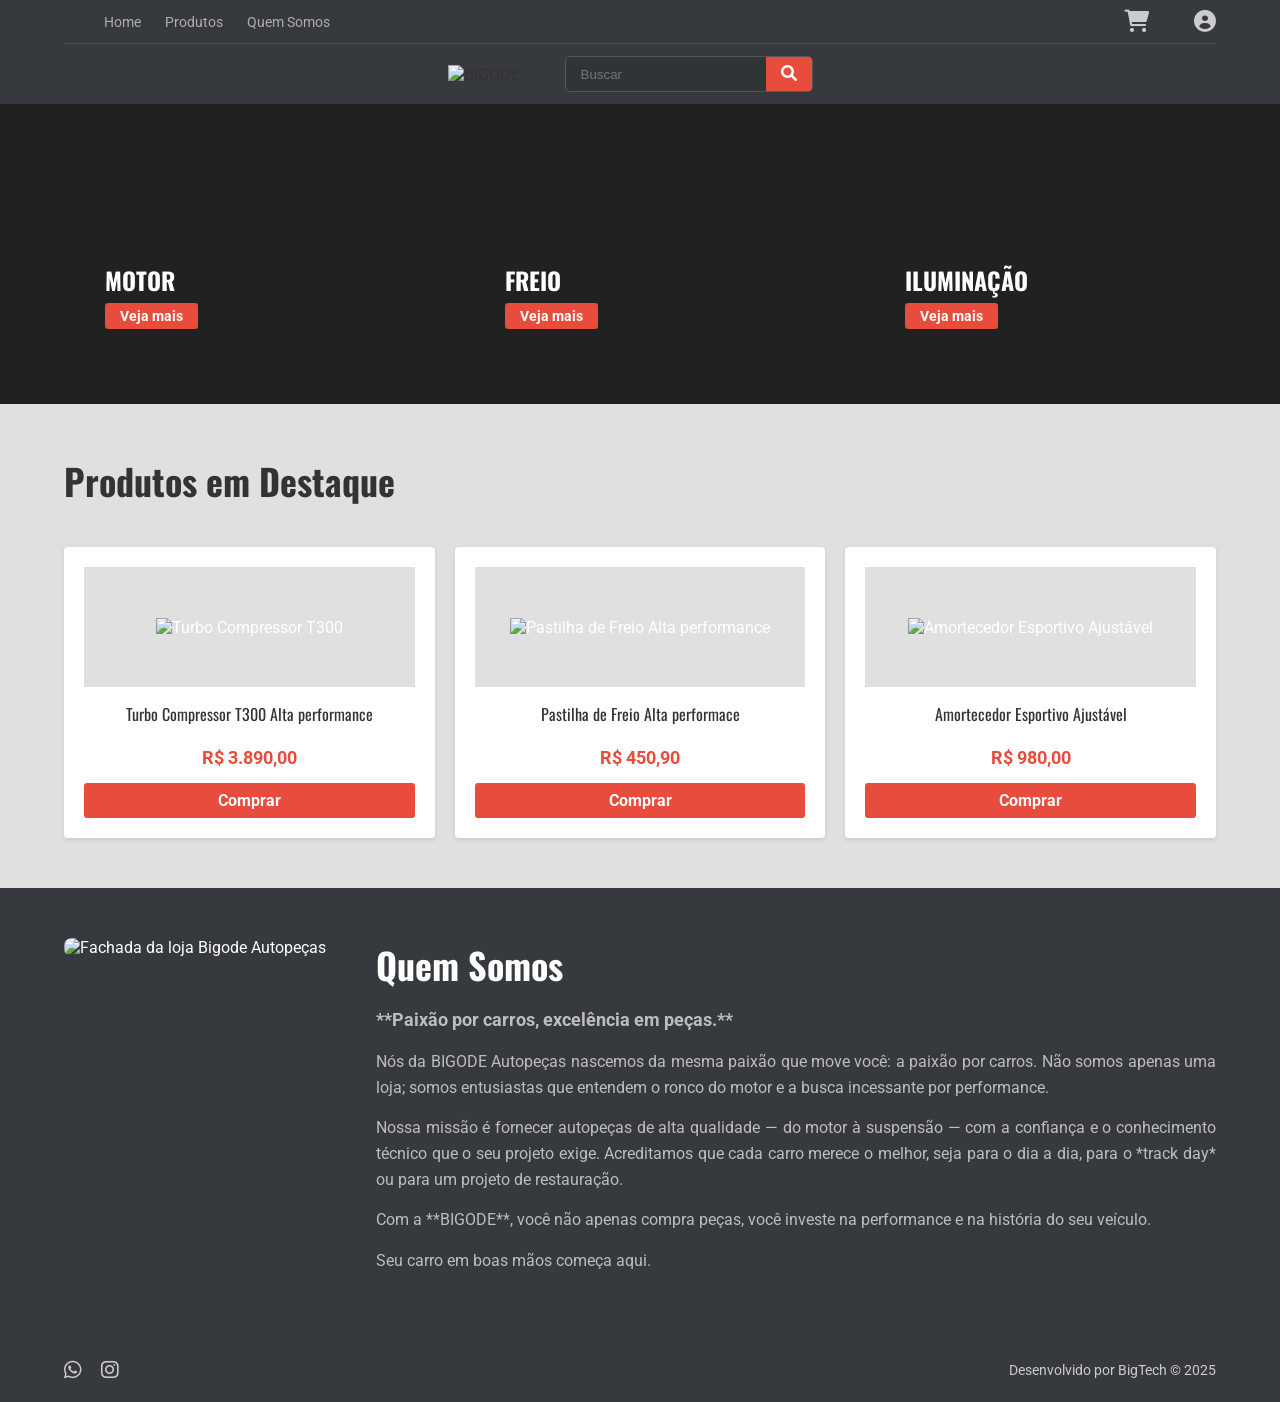
==== index.html @ e14a64e0 "finalizado com localStorage" ====
<!DOCTYPE html>
<html lang="pt-br">
<head>
    <meta charset="UTF-8">
    <meta name="viewport" content="width=device-width, initial-scale=1.0">
    <title>BIGODE AUTOPEÇAS - E-commerce de Alta Performance</title>
    
    <link rel="stylesheet" href="style.css">
    <link rel="stylesheet" href="https://cdnjs.cloudflare.com/ajax/libs/font-awesome/6.0.0-beta3/css/all.min.css">
    <link href="https://fonts.googleapis.com/css2?family=Oswald:wght@400;700&family=Roboto:wght@400;700&display=swap" rel="stylesheet">
</head>
<body>
    
    <header class="main-header">
        <div class="top-bar">
            <nav class="top-nav">
                <a href="index.html">Home</a>
                <a href="produtos.html">Produtos</a>
                <a href="index.html">Quem Somos</a>
            </nav>
            <div class="user-actions">
                <a href="login.html"><i class="fas fa-user-circle"></i></a>
            </div>
        </div>

        <div class="main-content-row">
            <div class="search-and-nav-container">
                <div class="search-area">
                    <div class="logo-search">
                        <img src="../bigodeAutoPeca/src/img/logobranco.png" alt="BIGODE"> 
                    </div>


                    <div class="search-box">
                        <input type="text" placeholder="Buscar">
                        <button><i class="fas fa-search"></i></button>
                    </div>
                </div>
                
            </div>
        </div>
    </header>

    <main>
        <section class="highlight-categories">
            <div class="categoria-container">
                <div class="categoria-track">
                    <div class="category-card" style="background-image: url('../bigodeAutoPeca/src/img/motor.png');">
                        <h2>MOTOR</h2>
                        <a href="produtos.html" class="btn-card">Veja mais</a>
                    </div>
                    <div class="category-card" style="background-image: url('../bigodeAutoPeca/src/img/freio.png');">
                        <h2>FREIO</h2>
                        <a href="produtos.html" class="btn-card">Veja mais</a>
                    </div>
                    <div class="category-card" style="background-image: url('../bigodeAutoPeca/src/img/farol.png');">
                        <h2>ILUMINAÇÃO</h2>
                        <a href="produtos.html" class="btn-card">Veja mais</a>
                    </div>
                </div>
            </div>
        </section>

        <section class="featured-products">
            <h2>Produtos em Destaque</h2>
            <div class="products-grid">
                
                <div class="product-card" data-product-id="T300-HP-01">
                    <a href="detalhe-produto.html" class="product-link-wrapper">
                    <div class="product-image-box">
                        <img src="../bigodeAutoPeca/src/img/turbo.png" alt="Turbo Compressor T300">
                    </div>
                    <h3>Turbo Compressor T300 Alta performance</h3>
                    <p class="price">R$ 3.890,00</p></a>
                    <a href="#" class="btn-buy">Comprar</a>
                </div>

                <div class="product-card" data-product-id="PA-CE-04">
                    <a href="detalhe-produto.html" class="product-link-wrapper">
                    <div class="product-image-box">
                        <img src="../bigodeAutoPeca/src/img/pastilha.png" alt="Pastilha de Freio Alta performance">
                    </div>
                    <h3>Pastilha de Freio Alta performace</h3>
                    <p class="price">R$ 450,90</p></a>
                    <a href="#" class="btn-buy">Comprar</a>
                </div>

                <div class="product-card" data-product-id="AM-ES-ADJ">
                    <a href="detalhe-produto.html" class="product-link-wrapper">
                    <div class="product-image-box">
                        <img src="../bigodeAutoPeca/src/img/amortecedor.png" alt="Amortecedor Esportivo Ajustável">
                    </div>
                    <h3>Amortecedor Esportivo Ajustável</h3>
                    <p class="price">R$ 980,00</p></a>
                    <a href="#" class="btn-buy">Comprar</a>
                </div>

            </div>
        </section>

        <section class="about-us">
            <div class="about-us-content">
                <div class="store-image">
                    <img src="../bigodeAutoPeca/src/img/faixada.png" alt="Fachada da loja Bigode Autopeças">
                </div>
                <div class="store-text">
                    <h2>Quem Somos</h2>
                    <p class="slogan">**Paixão por carros, excelência em peças.**</p>
                    <p>Nós da BIGODE Autopeças nascemos da mesma paixão que move você: a paixão por carros. Não somos apenas uma loja; somos entusiastas que entendem o ronco do motor e a busca incessante por performance.</p>
                    <p>Nossa missão é fornecer autopeças de alta qualidade — do motor à suspensão — com a confiança e o conhecimento técnico que o seu projeto exige. Acreditamos que cada carro merece o melhor, seja para o dia a dia, para o *track day* ou para um projeto de restauração.</p>
                    <p>Com a **BIGODE**, você não apenas compra peças, você investe na performance e na história do seu veículo.</p>
                    <p>Seu carro em boas mãos começa aqui.</p>
                </div>
            </div>
        </section>
    </main>

    <footer class="main-footer">
        <div class="footer-content">
            <div class="social-media">
                <a href="#"><i class="fab fa-whatsapp"></i></a>
                <a href="#"><i class="fab fa-instagram"></i></a>
            </div>
            <p>Desenvolvido por BigTech © 2025</p>
        </div>
    </footer>

    <script src="script.js"></script>
</body>
</html>
---- style.css ----
/* PALETA DE CORES AJUSTADA PARA A IMAGEM FINAL */
:root {
    /* Fundo da seção 'Quem Somos' e abaixo do carrossel */
    --color-dark-bg: #212121;
    /* Fundo do HEADER, FOOTER e Barra de Categorias */
    --color-dark-header: #36393D; 
    /* Fundo da seção 'Produtos em Destaque' (Cinza Claro da Imagem) */
    --color-light-bg-products: #E0E0E0; 
    /* Vermelho de destaque (Comprar/Ativo) */
    --color-primary-red: #E74C3C; 
    /* Texto sobre fundo escuro */
    --color-text-light: #FFFFFF;
    /* Texto sobre fundo claro */
    --color-text-dark: #333333; 
}

/* ESTILOS GERAIS */
* {
    margin: 0;
    padding: 0;
    box-sizing: border-box;
}

body {
    font-family: 'Roboto', sans-serif;
    background-color: var(--color-dark-bg);
    color: var(--color-text-dark);
}

h1, h2, h3 {
    font-family: 'Oswald', sans-serif;
}

a {
    text-decoration: none;
    color: var(--color-text-light);
}

/* HEADER E NAVEGAÇÃO DA HOME */
.main-header {
    background-color: var(--color-dark-header);
    padding: 0 5%;
}

.top-bar {
    /* Alinha Menu e Ícone de Usuário */
    display: flex;
    justify-content: flex-end; 
    align-items: center;
    flex-direction: row;
    padding: 10px 0;
    border-bottom: 1px solid rgba(255, 255, 255, 0.1);
}

.top-nav {
    /* Centraliza o menu de navegação na top-bar */
    margin-right: auto; 
    margin-left: 20px;
}

.top-nav a {
    margin-left: 20px;
    font-size: 14px;
    opacity: 0.8;
    color: #ccc;
}

.user-actions i {
    font-size: 20px;
    cursor: pointer;
    color: #ccc;
    margin-left: 20px;
}

/* LINHA CENTRAL: Logo da Busca + Busca + Categorias */
.main-content-row {
    display: flex;
    justify-content: center; 
    align-items: center;
    padding: 20px 0;
    
}

.search-and-nav-container {
    /* Alinha o grupo Busca/Categorias no centro da linha */
    display: flex;
    align-items: center;
    height:20px;
    
}

/* ÁREA DE BUSCA */
.search-area {
    display: flex;
    align-items: center;
    margin-right: 20px;
    gap: 40px;
}

.logo-search img {
    height: 158px; 
    margin-right: 5px;
}

.search-box {
    display: flex;
    border: 1px solid #555; 
    border-radius: 5px;
    overflow: hidden;
    background-color: #313437; 
}

.search-box input {
    padding: 8px 15px;
    border: none;
    background: transparent;
    color: var(--color-text-light);
    width: 200px; 
    outline: none;
}

.search-box button {
    background-color: var(--color-primary-red); 
    border: none;
    padding: 8px 15px;
    cursor: pointer;
    color: var(--color-text-light);
    font-size: 16px;
}




/* SEÇÃO DE CATEGORIAS (CARROSSEL) */
.highlight-categories {
    margin:0;
    background-color: var(--color-dark-bg);
    
    
}

.categoria-container {
    display:flex;
    align-items:center;
    justify-content:center;
    width: 100%;
    height: 300px;
}

.categoria-track {
    display: flex;
    justify-content: center;
    align-items:center;
    gap:80px;
}

.category-card {
    min-width: 300px; 
    height: 180px;
    margin: 0 10px;
    background-size: cover;
    background-position: center;
    display: flex;
    flex-direction: column;
    justify-content: flex-end; 
    align-items: flex-start; 
    color: var(--color-text-light);
    border-radius: 4px;
    position: relative;
    overflow: hidden;
    padding: 15px;
}


.category-card h2 {
    font-size: 24px;
    margin-bottom: 5px;
    color: var(--color-text-light);
}

.btn-card {
    background-color: var(--color-primary-red);
    padding: 5px 15px;
    border-radius: 3px;
    font-size: 14px;
    font-weight: bold;
}




/* SEÇÃO PRODUTOS EM DESTAQUE */
.featured-products {
    background-color: var(--color-light-bg-products); /* Cinza claro da imagem */
    padding: 50px 5%;
    text-align: center;
}

.featured-products h2 {
    font-size: 36px;
    margin-bottom: 40px;
    color: var(--color-text-dark);
    text-align: left;
}

.products-grid {
    display: flex;
    justify-content: space-around;
    gap: 20px;
    max-width: 1200px;
    margin: 0 auto;
}

.product-card {
    background-color: var(--color-text-light); 
    padding: 20px;
    border-radius: 4px;
    box-shadow: 0 2px 5px rgba(0, 0, 0, 0.1);
    flex: 1;
    min-width: 200px;
    text-align: center;
}

.product-image-box {
    background-color: var(--color-light-bg-products); 
    height: 120px;
    display: flex;
    justify-content: center;
    align-items: center;
    margin-bottom: 15px;
}

.product-image-box img {
    max-height: 90%;
    max-width: 90%;
    object-fit: contain;
}

.product-card h3 {
    font-size: 16px;
    margin-bottom: 5px;
    color: var(--color-text-dark);
    height: 40px;
    font-weight: normal;
}

.price {
    color: var(--color-primary-red);
    font-weight: bold;
    font-size: 18px;
    margin-bottom: 15px;
}

.btn-buy {
    display: block;
    background-color: var(--color-primary-red);
    color: var(--color-text-light);
    padding: 8px 0;
    border-radius: 3px;
    font-weight: bold;
}

/* SEÇÃO QUEM SOMOS */
.about-us {
    background-color: var(--color-dark-header); 
    padding: 50px 5%;
    color: var(--color-text-light);
}

.about-us-content {
    display: flex;
    gap: 50px;
    max-width: 1200px;
    margin: 0 auto;
    align-items: flex-start;
}

.store-image img {
    width: 450px; 
    border-radius: 8px;
}

.store-text {
    flex: 1;
}

.store-text h2 {
    color: var(--color-text-light);
    font-size: 36px;
    margin-bottom: 15px;
}

.slogan {
    color: var(--color-primary-red);
    font-size: 1.1em;
    font-weight: bold;
    margin-bottom: 20px;
}

.store-text p {
    line-height: 1.6;
    margin-bottom: 15px;
    opacity: 0.9;
    color: #ccc;
    text-align: justify;
}

/* FOOTER */
.main-footer {
    background-color: var(--color-dark-header);
    padding: 20px 5%;
    text-align: center;
}

.footer-content {
    max-width: 1200px;
    margin: 0 auto;
    display: flex;
    justify-content: space-between;
    align-items: center;
    color: #ccc;
}

.social-media a {
    font-size: 20px;
    margin-right: 15px;
    color: #ccc;
}

.main-footer p {
    color: #ccc;
    font-size: 14px;
}




/* ======================================= */
/* ESTILOS DE LOGIN E CADASTRO */
/* ======================================= */

.auth-body {
    
    background-color: var(--color-dark-bg); /* Cor para navegadores antigos */
    background-image: radial-gradient(ellipse at center, 
        #36393D 0%,  /* Cor mais clara no centro */
        #212121 100% /* Cor mais escura nas bordas */
    );
    
    background-size: cover;
    display: flex;
    justify-content: center;
    align-items: center;
    height: 100vh;
    font-family: 'Roboto', sans-serif;

    
}

.auth-container {
    background-color: rgba(54, 57, 61, 0.9); /* var(--color-dark-header) com transparência */
    padding: 35px 30px;
    border-radius: 10px;
    box-shadow: 0 10px 30px rgba(0, 0, 0, 0.7);
    width: 100%;
    max-width: 420px;
    color: var(--color-text-light);
    text-align: center;
    border: 1px solid rgba(255, 255, 255, 0.1);
}

/* Títulos (Login / Criar Conta) */
.auth-container h2 {
    color: var(--color-primary-red);
    font-family: 'Oswald', sans-serif;
    margin-bottom: 25px;
    font-size: 28px;
    text-transform: uppercase;
    letter-spacing: 1px;
}

.form-group {
    margin-bottom: 20px;
    text-align: left;
}

.form-group label {
    display: block;
    font-weight: bold;
    font-size: 14px;
    color: #eee;
    margin-bottom: 8px;
    text-transform: uppercase;
    letter-spacing: 0.5px;
}

.input-light {
    background-color: #D9D9D9; 
    color: var(--color-text-dark); 
    border: 2px solid #D9D9D9;
    width: 100%;
    padding: 14px;
    border-radius: 5px;
    margin-top: 0;
    font-size: 16px;
    transition: border-color 0.3s, box-shadow 0.3s;
}

.input-light:focus {
    border-color: var(--color-primary-red);
    outline: none;
    box-shadow: 0 0 10px rgba(231, 76, 60, 0.5);
}

.btn-primary-auth {
    width: 100%;
    padding: 15px;
    border: none;
    border-radius: 5px;
    background-color: var(--color-primary-red);
    color: var(--color-text-light);
    font-size: 18px;
    font-weight: bold;
    cursor: pointer;
    margin-top: 15px;
    text-transform: uppercase;
    letter-spacing: 1px;
    transition: background-color 0.3s, transform 0.2s;
}

.btn-primary-auth:hover {
    background-color: #c0392b; /* Um vermelho mais escuro no hover */
    transform: translateY(-2px);
}

.auth-links {
    margin-top: 25px;
    font-size: 14px;
}

.auth-links span {
    color: #ccc;
}

.auth-links a {
    color: var(--color-primary-red);
    text-decoration: none;
    font-weight: bold;
    margin-left: 5px;
}

.auth-links a:hover {
    text-decoration: underline;
}

/* Header simplificado (seta e logo) */
.mobile-auth-header {
    position: absolute;
    top: 0;
    left: 0;
    width: 100%;
    padding: 20px 20px 0;
    display: flex;
    justify-content: space-between;
    align-items: center;
    z-index: 10;
}

.back-button i {
    font-size: 28px;
    color: var(--color-text-light);
    background-color: rgba(0, 0, 0, 0.5);
    border-radius: 50%;
    padding: 8px;
    transition: background-color 0.3s;
}

.back-button:hover i {
    background-color: rgba(0, 0, 0, 0.8);
}

.logo-area {
    position: absolute;
    top: 50px;
    left: 50%;
    transform: translateX(-50%);
    z-index: 5;
}

.logo-area .logo-mini {
    height: 150px; 
}

/* ======================================= */
/* ESTILOS DA TELA DE PRODUTOS */
/* ======================================= */

/* Destaque para o link ativo na navegação */
.top-nav a.active-nav {
    color: var(--color-primary-red);
    font-weight: bold;
    opacity: 1;
}

/* Faixa Superior com o Título "TODOS OS PRODUTOS" */
.page-title-bar {
    background-color: var(--color-dark-bg);
    padding: 20px 5%;
    border-bottom: 2px solid var(--color-primary-red);
}

.page-title-bar h1 {
    color: var(--color-text-light);
    font-size: 30px;
    max-width: 1200px;
    margin: 0 auto;
}

/* Contêiner principal da página de produtos (Filtro + Lista) */
.products-container {
    display: flex;
    max-width: 1200px;
    margin: 30px auto;
    padding: 0 5%; /* Ajusta o padding horizontal */
    gap: 30px;
    align-items: flex-start; /* Alinha o topo dos elementos */
}

/* BARRA LATERAL DE FILTROS (ASIDE) */
.sidebar-filter {
    width: 250px;
    min-width: 250px;
    background-color: var(--color-dark-header);
    color: var(--color-text-light);
    padding: 20px;
    border-radius: 4px;
    box-shadow: 0 0 10px rgba(0, 0, 0, 0.2);
    position: sticky; /* Mantém o filtro visível ao rolar */
    top: 20px;
}

.sidebar-filter h2 {
    font-size: 24px;
    margin-bottom: 20px;
    color: var(--color-text-light);
    border-bottom: 1px solid rgba(255, 255, 255, 0.1);
    padding-bottom: 10px;
}

.filter-group {
    margin-bottom: 25px;
}

.filter-group h3 {
    font-size: 18px;
    margin-bottom: 10px;
    color: var(--color-primary-red);
}

.filter-group label {
    display: block;
    margin-bottom: 5px;
    font-size: 14px;
    cursor: pointer;
}

.filter-group input[type="checkbox"] {
    margin-right: 8px;
    accent-color: var(--color-primary-red); /* Cor do checkbox */
}

.btn-filter {
    display: block;
    text-align: center;
    background-color: var(--color-primary-red);
    color: var(--color-text-light);
    padding: 10px 0;
    border-radius: 3px;
    font-weight: bold;
    margin-top: 20px;
}

/* Estilo do range slider (preço) */
.slider {
    width: 100%;
    margin: 10px 0;
    -webkit-appearance: none; 
    appearance: none;
    height: 8px;
    background: #555;
    border-radius: 5px;
    cursor: pointer;
}

.slider::-webkit-slider-thumb {
    -webkit-appearance: none;
    appearance: none;
    width: 15px;
    height: 15px;
    background: var(--color-primary-red);
    border-radius: 50%;
    cursor: pointer;
}

.sidebar-filter #price-value {
    color: var(--color-primary-red);
    font-weight: bold;
}

/* LISTAGEM DE PRODUTOS */
.product-list-grid {
    flex: 1; /* Ocupa o restante do espaço */
    display: grid;
    grid-template-columns: repeat(auto-fill, minmax(220px, 1fr)); /* 3-4 colunas responsivas */
    gap: 20px;
}

/* Ajuste no card de produto para a tela de listagem */
.product-card.list-card {
    /* Mesmo estilo base, mas otimizado para a grid */
    padding: 15px;
}

.product-card.list-card h3 {
    height: auto; /* Remove altura fixa para quebra de linha normal */
    min-height: 40px; 
}

/* ======================================= */
/* ESTILOS DA TELA DE DETALHE DO PRODUTO */
/* ======================================= */

/* Cor de fundo principal da área de conteúdo (cinza claro) */
.product-detail-page {
    background-color: var(--color-light-bg-products);
    padding: 20px 0 50px;
}

/* Breadcrumbs (Navegação de migalhas) */
.breadcrumbs {
    max-width: 1200px;
    margin: 0 auto;
    padding: 10px 5%;
    font-size: 14px;
    color: #666;
}

.breadcrumbs a {
    color: #666;
    margin-right: 5px;
}

.breadcrumbs span {
    font-weight: bold;
    color: var(--color-text-dark);
}

/* Contêiner principal (Imagem + Info) */
.detail-container {
    display: flex;
    max-width: 1200px;
    margin: 20px auto;
    padding: 0 5%;
    gap: 40px;
    background-color: var(--color-text-light); /* Fundo branco para destaque */
    border-radius: 8px;
    box-shadow: 0 4px 10px rgba(0, 0, 0, 0.1);
    padding: 30px;
}

/* COLUNA ESQUERDA: Imagem e Galeria */
.image-gallery {
    width: 45%;
    min-width: 300px;
}

.main-image-box {
    border: 1px solid #ddd;
    border-radius: 4px;
    padding: 20px;
    text-align: center;
    margin-bottom: 10px;
}

.main-image-box img {
    max-width: 100%;
    height: auto;
    max-height: 400px;
    object-fit: contain;
}

.thumbnails {
    display: flex;
    gap: 10px;
    justify-content: center;
}

.thumbnails img {
    width: 80px;
    height: 80px;
    border: 2px solid #ddd;
    border-radius: 4px;
    cursor: pointer;
    object-fit: contain;
    padding: 5px;
    transition: border-color 0.3s;
}

.thumbnails img:hover {
    border-color: var(--color-primary-red);
}

/* COLUNA DIREITA: Informações do Produto */
.product-info {
    width: 55%;
}

.product-info h1 {
    font-size: 32px;
    color: var(--color-text-dark);
    margin-bottom: 10px;
    line-height: 1.2;
}

.product-sku {
    color: #999;
    font-size: 14px;
    margin-bottom: 15px;
}

.rating {
    color: orange;
    margin-bottom: 20px;
}

.rating i {
    font-size: 18px;
}

.rating span {
    color: var(--color-text-dark);
    font-size: 14px;
    margin-left: 5px;
}

.detail-price {
    font-family: 'Oswald', sans-serif;
    color: var(--color-primary-red);
    margin-bottom: 10px;
}

.detail-price .currency {
    font-size: 24px;
    font-weight: 400;
}

.detail-price .value {
    font-size: 48px;
    font-weight: 700;
}

.payment-info {
    color: var(--color-text-dark);
    font-size: 16px;
    margin-bottom: 20px;
}

.payment-info strong {
    font-weight: bold;
}

/* Botões de Ação */
.quantity-selector {
    display: flex;
    align-items: center;
    margin-bottom: 20px;
    gap: 10px;
}

.quantity-selector label {
    font-weight: bold;
    color: var(--color-text-dark);
}

.quantity-selector input[type="number"] {
    width: 60px;
    padding: 8px;
    border: 1px solid #ccc;
    border-radius: 4px;
    text-align: center;
}

.action-buttons {
    display: flex;
    gap: 15px;
    margin-bottom: 30px;
}

.btn-add-to-cart, .btn-buy-now {
    flex: 1;
    padding: 15px;
    border: none;
    border-radius: 4px;
    font-size: 16px;
    font-weight: bold;
    cursor: pointer;
    transition: background-color 0.3s, opacity 0.3s;
}

.btn-add-to-cart {
    background-color: #555; /* Cinza escuro para diferenciar do "Comprar Agora" */
    color: var(--color-text-light);
}

.btn-add-to-cart:hover {
    background-color: #333;
}

.btn-buy-now {
    background-color: var(--color-primary-red);
    color: var(--color-text-light);
}

.btn-buy-now:hover {
    opacity: 0.9;
}

.btn-add-to-cart i {
    margin-right: 8px;
}


/* Informações de Frete */
.shipping-info {
    border: 1px solid #eee;
    padding: 20px;
    border-radius: 4px;
    background-color: #f9f9f9;
}

.shipping-info h3 {
    font-size: 18px;
    margin-bottom: 10px;
    color: var(--color-text-dark);
}

.shipping-info i {
    color: var(--color-primary-red);
    margin-right: 5px;
}

.shipping-info input {
    padding: 8px;
    border: 1px solid #ccc;
    border-radius: 4px;
    margin-right: 10px;
}

.btn-calculate-shipping {
    background-color: var(--color-primary-red);
    color: var(--color-text-light);
    padding: 8px 15px;
    border: none;
    border-radius: 4px;
    cursor: pointer;
}

.shipping-time {
    margin-top: 10px;
    font-size: 14px;
    color: var(--color-primary-red);
    font-weight: bold;
}

/* DESCRIÇÃO E ESPECIFICAÇÕES */
.detail-description-specs {
    max-width: 1200px;
    margin: 40px auto;
    padding: 0 5%;
}

.detail-description-specs h2 {
    font-size: 30px;
    color: var(--color-text-dark);
    margin-bottom: 20px;
    text-align: left;
}

.tabs {
    display: flex;
    margin-bottom: 20px;
    border-bottom: 2px solid #ccc;
}

.tab-button {
    background: none;
    border: none;
    padding: 10px 20px;
    font-size: 16px;
    cursor: pointer;
    transition: color 0.3s, border-bottom 0.3s;
    font-weight: bold;
    color: #666;
    margin-right: 10px;
}

.tab-button.active {
    color: var(--color-primary-red);
    border-bottom: 2px solid var(--color-primary-red);
}

.tab-content {
    display: none;
    padding: 20px;
    background-color: var(--color-text-light);
    border-radius: 0 0 4px 4px;
    box-shadow: 0 2px 5px rgba(0, 0, 0, 0.05);
}

.tab-content.active {
    display: block;
}

.tab-content p, .tab-content ul {
    line-height: 1.6;
    color: var(--color-text-dark);
    margin-bottom: 15px;
}

.tab-content ul {
    margin-left: 20px;
}

.specs-table {
    width: 100%;
    border-collapse: collapse;
}

.specs-table th, .specs-table td {
    padding: 12px;
    text-align: left;
    border-bottom: 1px solid #eee;
}

.specs-table th {
    background-color: #f5f5f5;
    width: 30%;
    color: var(--color-primary-red);
}

.specs-table tr:last-child th, .specs-table tr:last-child td {
    border-bottom: none;
}



/* ======================================= */
/* ESTILOS DA TELA DE CARRINHO (CART) */
/* ======================================= */

/* Contêiner principal da página de carrinho */
.cart-page-main {
    background-color: var(--color-light-bg-products);
    padding: 0 0 50px;
}

/* Estrutura principal: Itens (esquerda) + Resumo (direita) */
.cart-container {
    display: flex;
    max-width: 1200px;
    margin: 30px auto;
    padding: 0 5%;
    gap: 30px;
    align-items: flex-start; 
}

/* ------------------------------------- */
/* SEÇÃO DE ITENS DO CARRINHO (ESQUERDA) */
/* ------------------------------------- */

.cart-items-section {
    flex: 2; /* Ocupa mais espaço que o resumo */
}

/* Cabeçalho da Tabela */
.cart-table-header {
    display: flex;
    justify-content: space-between;
    background-color: var(--color-dark-header);
    color: var(--color-text-light);
    padding: 15px 20px;
    border-radius: 4px 4px 0 0;
    font-weight: bold;
    font-family: 'Oswald', sans-serif;
    font-size: 18px;
}

.header-product { width: 50%; }
.header-qtd { width: 15%; text-align: center; }
.header-price { width: 15%; text-align: right; }
.header-total { width: 20%; text-align: right; }

/* CARD DE ITEM INDIVIDUAL */
.cart-item {
    display: flex;
    align-items: center;
    justify-content: space-between;
    background-color: var(--color-text-light);
    padding: 20px;
    border-bottom: 1px solid #ddd;
    color: var(--color-text-dark);
}

.cart-item:last-of-type {
    border-bottom: none;
    border-radius: 0 0 4px 4px; /* Arredonda o último item, se não houver footer */
}

/* Informações do Produto (Nome, Imagem, SKU) */
.item-product-info {
    display: flex;
    align-items: center;
    width: 50%;
}

.item-product-info img {
    width: 80px;
    height: 80px;
    object-fit: contain;
    margin-right: 15px;
    background-color: var(--color-light-bg-products);
    padding: 5px;
    border-radius: 3px;
}

.item-name {
    font-weight: bold;
    font-size: 16px;
    margin-bottom: 3px;
}

.item-sku {
    font-size: 12px;
    color: #999;
    margin-bottom: 5px;
}

.btn-remove-item {
    background: none;
    border: none;
    color: var(--color-primary-red);
    font-size: 14px;
    cursor: pointer;
    margin-top: 5px;
    padding: 0;
}

.btn-remove-item i {
    margin-right: 5px;
}

/* Campos de Qtd, Preço Unit e Total */
.item-quantity, .item-price, .item-total {
    width: 15%; /* Ajuste a largura conforme o header */
    text-align: center;
}

.item-price, .item-total {
    width: 17.5%; /* Ajuste para caber */
    text-align: right;
    font-weight: bold;
}

.item-quantity {
    text-align: center;
}

.qty-input {
    width: 50px;
    padding: 5px;
    border: 1px solid #ccc;
    border-radius: 4px;
    text-align: center;
}

.item-price label, .item-total label, .item-quantity label {
    display: none; /* Esconde labels para desktop */
}

.total-value {
    color: var(--color-primary-red);
    font-size: 18px;
}

/* Botão Continuar Comprando */
.btn-continue-shopping {
    display: inline-block;
    background-color: var(--color-dark-bg);
    color: var(--color-text-light);
    padding: 10px 20px;
    border-radius: 4px;
    margin-top: 20px;
    font-weight: bold;
    transition: background-color 0.3s;
}

.btn-continue-shopping:hover {
    background-color: #333;
}


/* ------------------------------------- */
/* SEÇÃO DE RESUMO DO PEDIDO (DIREITA) */
/* ------------------------------------- */

.cart-summary {
    flex: 1; /* Ocupa um terço do espaço (2 partes de item, 1 parte de resumo) */
    background-color: var(--color-text-light);
    padding: 30px;
    border-radius: 8px;
    box-shadow: 0 2px 5px rgba(0, 0, 0, 0.1);
    position: sticky; /* Mantém o resumo visível */
    top: 20px;
}

.cart-summary h2 {
    font-family: 'Oswald', sans-serif;
    font-size: 26px;
    color: var(--color-primary-red);
    border-bottom: 2px solid #eee;
    padding-bottom: 15px;
    margin-bottom: 15px;
}

.summary-line, .summary-shipping p {
    display: flex;
    justify-content: space-between;
    font-size: 16px;
    margin-bottom: 10px;
    color: var(--color-text-dark);
}

.summary-shipping {
    padding: 15px 0;
    margin: 10px 0;
    border-top: 1px dashed #ccc;
    border-bottom: 1px dashed #ccc;
}

.summary-shipping h3 {
    font-size: 18px;
    font-family: 'Oswald', sans-serif;
    margin-bottom: 10px;
}

.shipping-input {
    display: flex;
    margin-bottom: 10px;
}

.shipping-input input {
    flex: 1;
    padding: 8px;
    border: 1px solid #ccc;
    border-radius: 4px 0 0 4px;
}

.btn-calculate-shipping {
    background-color: var(--color-dark-header);
    color: var(--color-text-light);
    padding: 8px 15px;
    border: none;
    border-radius: 0 4px 4px 0;
    cursor: pointer;
}

.summary-cost {
    color: #666;
}

.summary-cost .summary-value {
    font-weight: bold;
}

/* Total Final */
.summary-total-final {
    display: flex;
    justify-content: space-between;
    align-items: center;
    margin-top: 20px;
    margin-bottom: 20px;
    font-family: 'Oswald', sans-serif;
}

.summary-total-final span {
    font-size: 22px;
    font-weight: 700;
}

.final-price {
    color: var(--color-primary-red);
    font-size: 30px !important;
}

/* Botão de Checkout */
.btn-checkout {
    display: block;
    text-align: center;
    background-color: var(--color-primary-red);
    color: var(--color-text-light);
    padding: 15px 0;
    border-radius: 4px;
    font-size: 18px;
    font-weight: bold;
    transition: opacity 0.3s;
}

.btn-checkout:hover {
    opacity: 0.9;
}

.secure-info {
    text-align: center;
    margin-top: 15px;
    font-size: 14px;
    color: #666;
}

.secure-info i {
    color: #4CAF50; /* Verde para segurança */
    margin-right: 5px;
}


/* ======================================= */
/* ESTILOS DA TELA DE FINALIZAÇÃO (CHECKOUT) */
/* ======================================= */

/* Simplificação do Header no Checkout */
.checkout-header {
    border-bottom: 5px solid var(--color-primary-red); /* Linha vermelha de foco */
    padding: 0 5%;
    height:80px;
}

.checkout-header .main-content-row {
    justify-content: flex-start;
}

.checkout-logo img {
    height: 100px; /* Logo menor para ser menos intrusivo */
    margin: 10px 0;
    position:relative;
    bottom:40px;
}

/* Fundo da Página de Checkout */
.checkout-page-main {
    background-color: var(--color-light-bg-products);
    padding: 0 0 50px;
}

/* Contêiner principal (Formulários + Resumo) */
.checkout-container {
    display: flex;
    max-width: 1200px;
    margin: 30px auto;
    padding: 0 5%;
    gap: 40px;
    align-items: flex-start; 
}

/* ------------------------------------- */
/* COLUNA ESQUERDA: FORMULÁRIOS */
/* ------------------------------------- */

.checkout-form-area {
    flex: 2;
    background-color: var(--color-text-light);
    padding: 30px;
    border-radius: 8px;
    box-shadow: 0 4px 10px rgba(0, 0, 0, 0.1);
}

.checkout-step {
    margin-bottom: 40px;
}

.checkout-step h2 {
    font-family: 'Oswald', sans-serif;
    font-size: 24px;
    color: var(--color-dark-header);
    margin-bottom: 20px;
    padding-bottom: 10px;
    border-bottom: 2px solid var(--color-primary-red);
}

.checkout-step h2 i {
    color: var(--color-primary-red);
    margin-right: 10px;
}

.form-row {
    display: flex;
    gap: 15px;
    margin-bottom: 15px;
}

.checkout-form-area input[type="text"], 
.checkout-form-area select {
    flex: 1;
    padding: 12px;
    border: 1px solid #ccc;
    border-radius: 4px;
    font-size: 16px;
    color: var(--color-text-dark);
}

.checkout-form-area input.full-width {
    flex: 100%;
}

/* Opções de Pagamento (Cartão, PIX, Boleto) */
.payment-options {
    display: flex;
    gap: 15px;
    margin-bottom: 20px;
}

.payment-option {
    flex: 1;
    padding: 15px;
    border: 2px solid #ccc;
    border-radius: 6px;
    text-align: center;
    cursor: pointer;
    font-weight: bold;
    color: var(--color-text-dark);
    position: relative;
    transition: border-color 0.3s, background-color 0.3s;
}

.payment-option input[type="radio"] {
    display: none; /* Esconde o radio button nativo */
}

.payment-option i.fa-check-circle {
    position: absolute;
    top: -8px;
    right: -8px;
    font-size: 18px;
    color: var(--color-primary-red);
    background-color: var(--color-text-light);
    border-radius: 50%;
    display: none; /* Oculta o check por padrão */
}

.payment-option.active-option {
    border-color: var(--color-primary-red);
    background-color: #fcebeb; /* Fundo claro para o ativo */
}

.payment-option.active-option i.fa-check-circle {
    display: block; /* Mostra o check no ativo */
}

/* Detalhes do Cartão */
.card-details-form {
    border: 1px dashed #ccc;
    padding: 20px;
    border-radius: 4px;
    margin-top: 15px;
}

.card-details-form input, 
.card-details-form select {
    margin-bottom: 15px;
    width: 100%;
}

/* ------------------------------------- */
/* COLUNA DIREITA: RESUMO FINAL */
/* ------------------------------------- */

.checkout-summary-final {
    flex: 1;
    background-color: var(--color-dark-header); /* Fundo escuro de destaque */
    color: var(--color-text-light);
    padding: 30px;
    border-radius: 8px;
    box-shadow: 0 2px 5px rgba(0, 0, 0, 0.1);
    position: sticky;
    top: 20px;
}

.checkout-summary-final h2 {
    font-family: 'Oswald', sans-serif;
    font-size: 26px;
    color: var(--color-primary-red);
    border-bottom: 2px solid rgba(255, 255, 255, 0.1);
    padding-bottom: 15px;
    margin-bottom: 15px;
}

.order-item-list {
    margin-bottom: 20px;
    padding-bottom: 15px;
    border-bottom: 1px dashed rgba(255, 255, 255, 0.2);
}

.order-item {
    display: flex;
    justify-content: space-between;
    font-size: 14px;
    margin-bottom: 8px;
    color: #ccc;
}

.item-name-summary {
    opacity: 0.8;
}

.summary-line {
    display: flex;
    justify-content: space-between;
    font-size: 16px;
    margin-bottom: 10px;
    color: var(--color-text-light);
}

.shipping-summary {
    border-bottom: 1px solid rgba(255, 255, 255, 0.2);
    padding-bottom: 15px;
    margin-bottom: 15px;
}

/* Total Final */
.summary-total-final {
    display: flex;
    justify-content: space-between;
    align-items: center;
    margin-top: 20px;
    margin-bottom: 25px;
    font-family: 'Oswald', sans-serif;
}

.summary-total-final span {
    font-size: 22px;
    font-weight: 700;
}

.checkout-summary-final .final-price {
    color: var(--color-primary-red);
    font-size: 36px !important;
}

/* Botão de Finalização */
.btn-finalize-purchase {
    width: 100%;
    padding: 15px;
    border: none;
    border-radius: 4px;
    background-color: var(--color-primary-red);
    color: var(--color-text-light);
    font-size: 18px;
    font-weight: bold;
    cursor: pointer;
    transition: opacity 0.3s;
}

.btn-finalize-purchase:hover {
    opacity: 0.9;
}

.btn-finalize-purchase i {
    margin-right: 10px;
}

.secure-info-checkout {
    text-align: center;
    margin-top: 20px;
    font-size: 14px;
    color: #ccc;
    border-top: 1px dashed rgba(255, 255, 255, 0.1);
    padding-top: 15px;
}

/* ======================================= */
/* CORREÇÃO DO HEADER E ÍCONE DE CARRINHO */
/* ======================================= */

.user-actions {
    display: flex;         /* ALINHA OS ITENS LADO A LADO (O MAIS IMPORTANTE!) */
    align-items: center;   /* Centraliza verticalmente */
    gap: 25px;           /* Espaço entre o carrinho e o ícone de usuário */
}

/* O 'cart-link' é o <a> que o script.js cria.
  Ele segura o ícone do carrinho E a bolha de quantidade.
*/
.cart-link {
    position: relative; /* ESSENCIAL para a bolha funcionar */
    color: #ccc;        /* Cor do ícone do carrinho */
    text-decoration: none;
}

/* Deixa os dois ícones com o mesmo tamanho e cor */
.cart-link i, 
.user-actions a i.fa-user-circle {
     font-size: 22px; 
     color: #ccc;
     transition: color 0.3s;
}

.cart-link:hover, 
.user-actions a:hover i.fa-user-circle {
    color: var(--color-text-light); /* Muda a cor ao passar o mouse */
}


/* Estilo da Bolha de Quantidade (o '1') 
*/
.cart-icon-bubble {
    position: absolute; /* Posiciona a bolha 'flutuando' sobre o ícone */
    top: -8px;          /* Move a bolha 8px para cima */
    right: -10px;       /* Move a bolha 10px para a direita */
    
    background-color: var(--color-primary-red); /* Fundo vermelho */
    color: var(--color-text-light);            /* Texto branco */
    
    width: 18px;        /* Tamanho da bolha */
    height: 18px;       /* Tamanho da bolha */
    border-radius: 50%; /* Deixa 100% redonda */
    
    /* Centraliza o número dentro da bolha */
    display: flex;      
    justify-content: center;
    align-items: center;
    
    font-size: 12px;
    font-weight: bold;
    
    /* Oculta a bolha se o número for 0 (o JS cuida disso) */
    display: none; 
}
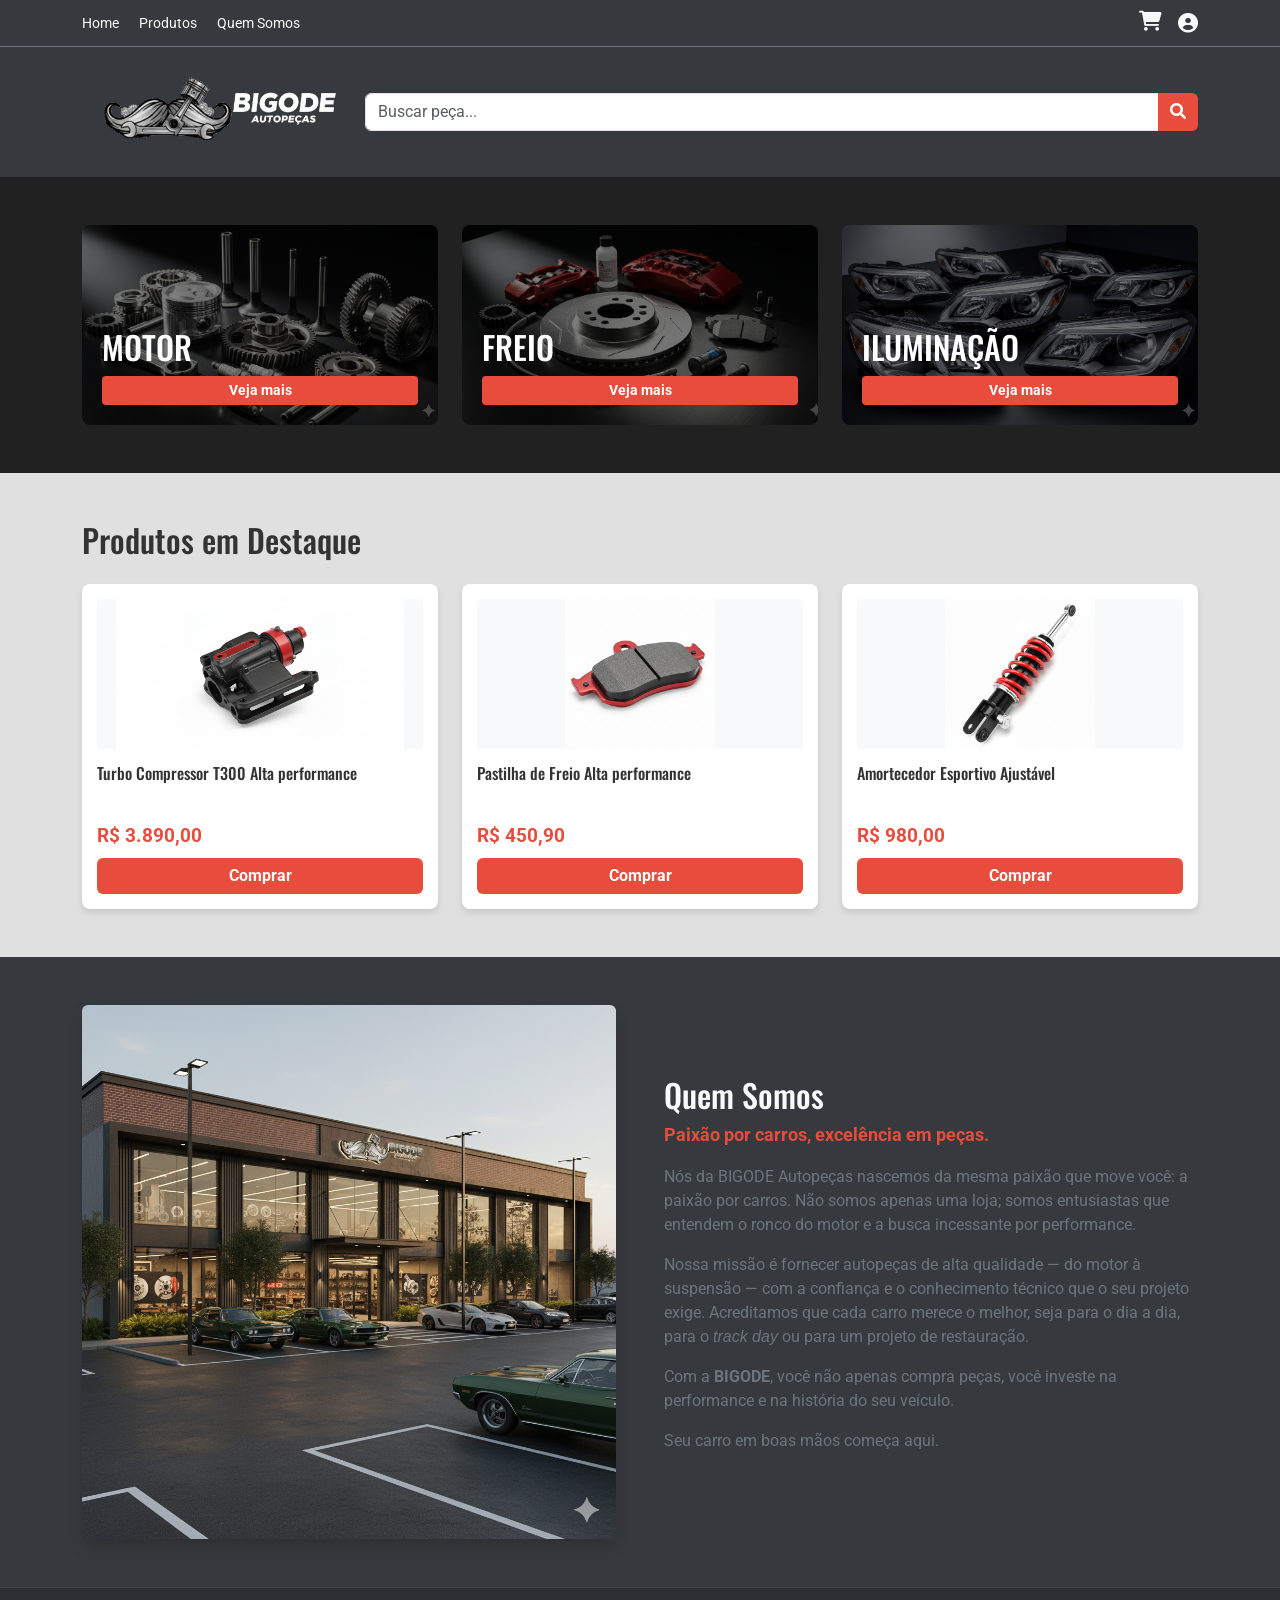
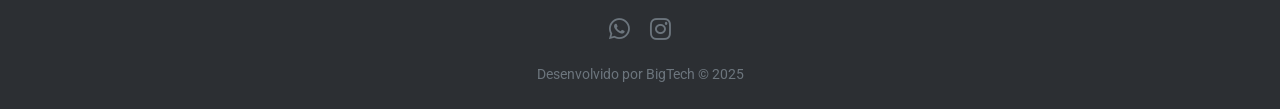
==== commit 92c1e8f5: "Responsividade" ====
--- a/index.html
+++ b/index.html
@@ -5,126 +5,153 @@
     <meta name="viewport" content="width=device-width, initial-scale=1.0">
     <title>BIGODE AUTOPEÇAS - E-commerce de Alta Performance</title>
     
-    <link rel="stylesheet" href="style.css">
+    <link href="https://cdn.jsdelivr.net/npm/bootstrap@5.3.0/dist/css/bootstrap.min.css" rel="stylesheet">
     <link rel="stylesheet" href="https://cdnjs.cloudflare.com/ajax/libs/font-awesome/6.0.0-beta3/css/all.min.css">
     <link href="https://fonts.googleapis.com/css2?family=Oswald:wght@400;700&family=Roboto:wght@400;700&display=swap" rel="stylesheet">
+    <link rel="stylesheet" href="style.css">
 </head>
 <body>
     
     <header class="main-header">
-        <div class="top-bar">
-            <nav class="top-nav">
-                <a href="index.html">Home</a>
-                <a href="produtos.html">Produtos</a>
-                <a href="index.html">Quem Somos</a>
-            </nav>
-            <div class="user-actions">
-                <a href="login.html"><i class="fas fa-user-circle"></i></a>
+        <div class="container-fluid border-bottom border-secondary py-2">
+            <div class="container d-flex justify-content-between align-items-center flex-wrap">
+                <nav class="top-nav">
+                    <a href="index.html" class="text-light text-decoration-none me-3 small">Home</a>
+                    <a href="produtos.html" class="text-light text-decoration-none me-3 small">Produtos</a>
+                    <a href="#quem-somos" class="text-light text-decoration-none small">Quem Somos</a>
+                </nav>
+                <div class="user-actions d-flex align-items-center gap-3">
+                    <a href="login.html" class="text-light fs-5"><i class="fas fa-user-circle"></i></a>
+                    </div>
             </div>
         </div>
 
-        <div class="main-content-row">
-            <div class="search-and-nav-container">
-                <div class="search-area">
-                    <div class="logo-search">
-                        <img src="../bigodeAutoPeca/src/img/logobranco.png" alt="BIGODE"> 
-                    </div>
-
-
-                    <div class="search-box">
-                        <input type="text" placeholder="Buscar">
-                        <button><i class="fas fa-search"></i></button>
+        <div class="container py-4">
+            <div class="row align-items-center g-3">
+                <div class="col-12 col-md-3 text-center text-md-start">
+                    <div class="logo-area">
+                        <img src="src/img/logobranco.png" alt="BIGODE" class="img-fluid" style="max-height: 100px;">
                     </div>
                 </div>
-                
+                <div class="col-12 col-md-9">
+                    <div class="input-group search-box-custom">
+                        <input type="text" class="form-control" placeholder="Buscar peça...">
+                        <button class="btn btn-red" type="button"><i class="fas fa-search"></i></button>
+                    </div>
+                </div>
             </div>
         </div>
     </header>
 
     <main>
-        <section class="highlight-categories">
-            <div class="categoria-container">
-                <div class="categoria-track">
-                    <div class="category-card" style="background-image: url('../bigodeAutoPeca/src/img/motor.png');">
-                        <h2>MOTOR</h2>
-                        <a href="produtos.html" class="btn-card">Veja mais</a>
+        <section class="container my-5">
+            <div class="row g-4">
+                <div class="col-12 col-md-4">
+                    <div class="category-card" style="background-image: url('src/img/motor.png');">
+                        <div class="overlay">
+                            <h2>MOTOR</h2>
+                            <a href="produtos.html" class="btn btn-red btn-sm">Veja mais</a>
+                        </div>
                     </div>
-                    <div class="category-card" style="background-image: url('../bigodeAutoPeca/src/img/freio.png');">
-                        <h2>FREIO</h2>
-                        <a href="produtos.html" class="btn-card">Veja mais</a>
+                </div>
+                <div class="col-12 col-md-4">
+                    <div class="category-card" style="background-image: url('src/img/freio.png');">
+                        <div class="overlay">
+                            <h2>FREIO</h2>
+                            <a href="produtos.html" class="btn btn-red btn-sm">Veja mais</a>
+                        </div>
                     </div>
-                    <div class="category-card" style="background-image: url('../bigodeAutoPeca/src/img/farol.png');">
-                        <h2>ILUMINAÇÃO</h2>
-                        <a href="produtos.html" class="btn-card">Veja mais</a>
+                </div>
+                <div class="col-12 col-md-4">
+                    <div class="category-card" style="background-image: url('src/img/farol.png');">
+                        <div class="overlay">
+                            <h2>ILUMINAÇÃO</h2>
+                            <a href="produtos.html" class="btn btn-red btn-sm">Veja mais</a>
+                        </div>
                     </div>
                 </div>
             </div>
         </section>
 
-        <section class="featured-products">
-            <h2>Produtos em Destaque</h2>
-            <div class="products-grid">
-                
-                <div class="product-card" data-product-id="T300-HP-01">
-                    <a href="detalhe-produto.html" class="product-link-wrapper">
-                    <div class="product-image-box">
-                        <img src="../bigodeAutoPeca/src/img/turbo.png" alt="Turbo Compressor T300">
+        <section class="section-products py-5">
+            <div class="container">
+                <h2 class="section-title mb-4">Produtos em Destaque</h2>
+                <div class="row g-4">
+                    
+                    <div class="col-12 col-sm-6 col-md-4">
+                        <div class="product-card h-100" data-product-id="T300-HP-01">
+                            <a href="detalhe-produto.html?id=T300-HP-01" class="text-decoration-none">
+                                <div class="product-image-box">
+                                    <img src="src/img/turbo.png" alt="Turbo" class="img-fluid">
+                                </div>
+                                <h3 class="product-title">Turbo Compressor T300 Alta performance</h3>
+                                <p class="price">R$ 3.890,00</p>
+                            </a>
+                            <button class="btn btn-red w-100 mt-2 btn-buy">Comprar</button>
+                        </div>
                     </div>
-                    <h3>Turbo Compressor T300 Alta performance</h3>
-                    <p class="price">R$ 3.890,00</p></a>
-                    <a href="#" class="btn-buy">Comprar</a>
+
+                    <div class="col-12 col-sm-6 col-md-4">
+                        <div class="product-card h-100" data-product-id="PA-CE-04">
+                            <a href="detalhe-produto.html?id=PA-CE-04" class="text-decoration-none">
+                                <div class="product-image-box">
+                                    <img src="src/img/pastilha.png" alt="Pastilha" class="img-fluid">
+                                </div>
+                                <h3 class="product-title">Pastilha de Freio Alta performance</h3>
+                                <p class="price">R$ 450,90</p>
+                            </a>
+                            <button class="btn btn-red w-100 mt-2 btn-buy">Comprar</button>
+                        </div>
+                    </div>
+
+                    <div class="col-12 col-sm-6 col-md-4">
+                        <div class="product-card h-100" data-product-id="AM-ES-ADJ">
+                            <a href="detalhe-produto.html?id=AM-ES-ADJ" class="text-decoration-none">
+                                <div class="product-image-box">
+                                    <img src="src/img/amortecedor.png" alt="Amortecedor" class="img-fluid">
+                                </div>
+                                <h3 class="product-title">Amortecedor Esportivo Ajustável</h3>
+                                <p class="price">R$ 980,00</p>
+                            </a>
+                            <button class="btn btn-red w-100 mt-2 btn-buy">Comprar</button>
+                        </div>
+                    </div>
+
                 </div>
-
-                <div class="product-card" data-product-id="PA-CE-04">
-                    <a href="detalhe-produto.html" class="product-link-wrapper">
-                    <div class="product-image-box">
-                        <img src="../bigodeAutoPeca/src/img/pastilha.png" alt="Pastilha de Freio Alta performance">
-                    </div>
-                    <h3>Pastilha de Freio Alta performace</h3>
-                    <p class="price">R$ 450,90</p></a>
-                    <a href="#" class="btn-buy">Comprar</a>
-                </div>
-
-                <div class="product-card" data-product-id="AM-ES-ADJ">
-                    <a href="detalhe-produto.html" class="product-link-wrapper">
-                    <div class="product-image-box">
-                        <img src="../bigodeAutoPeca/src/img/amortecedor.png" alt="Amortecedor Esportivo Ajustável">
-                    </div>
-                    <h3>Amortecedor Esportivo Ajustável</h3>
-                    <p class="price">R$ 980,00</p></a>
-                    <a href="#" class="btn-buy">Comprar</a>
-                </div>
-
             </div>
         </section>
 
-        <section class="about-us">
-            <div class="about-us-content">
-                <div class="store-image">
-                    <img src="../bigodeAutoPeca/src/img/faixada.png" alt="Fachada da loja Bigode Autopeças">
-                </div>
-                <div class="store-text">
-                    <h2>Quem Somos</h2>
-                    <p class="slogan">**Paixão por carros, excelência em peças.**</p>
-                    <p>Nós da BIGODE Autopeças nascemos da mesma paixão que move você: a paixão por carros. Não somos apenas uma loja; somos entusiastas que entendem o ronco do motor e a busca incessante por performance.</p>
-                    <p>Nossa missão é fornecer autopeças de alta qualidade — do motor à suspensão — com a confiança e o conhecimento técnico que o seu projeto exige. Acreditamos que cada carro merece o melhor, seja para o dia a dia, para o *track day* ou para um projeto de restauração.</p>
-                    <p>Com a **BIGODE**, você não apenas compra peças, você investe na performance e na história do seu veículo.</p>
-                    <p>Seu carro em boas mãos começa aqui.</p>
+        <section id="quem-somos" class="about-us py-5">
+            <div class="container">
+                <div class="row align-items-center g-5">
+                    <div class="col-12 col-lg-6">
+                        <img src="src/img/faixada.png" alt="Fachada" class="img-fluid rounded shadow">
+                    </div>
+                    <div class="col-12 col-lg-6 text-light">
+                        <h2 class="section-title text-light">Quem Somos</h2>
+                        <p class="slogan mb-3">Paixão por carros, excelência em peças.</p>
+                        <p class="text-secondary">Nós da BIGODE Autopeças nascemos da mesma paixão que move você: a paixão por carros. Não somos apenas uma loja; somos entusiastas que entendem o ronco do motor e a busca incessante por performance.</p>
+                        <p class="text-secondary">Nossa missão é fornecer autopeças de alta qualidade — do motor à suspensão — com a confiança e o conhecimento técnico que o seu projeto exige. Acreditamos que cada carro merece o melhor, seja para o dia a dia, para o <em>track day</em> ou para um projeto de restauração.</p>
+                        <p class="text-secondary">Com a <strong>BIGODE</strong>, você não apenas compra peças, você investe na performance e na história do seu veículo.</p>
+                        <p class="text-secondary">Seu carro em boas mãos começa aqui.</p>
+                    </div>
                 </div>
             </div>
         </section>
+
     </main>
 
-    <footer class="main-footer">
-        <div class="footer-content">
-            <div class="social-media">
-                <a href="#"><i class="fab fa-whatsapp"></i></a>
-                <a href="#"><i class="fab fa-instagram"></i></a>
+    <footer class="main-footer py-4 text-center">
+        <div class="container">
+            <div class="social-media mb-3">
+                <a href="#" class="text-secondary mx-2 fs-4"><i class="fab fa-whatsapp"></i></a>
+                <a href="#" class="text-secondary mx-2 fs-4"><i class="fab fa-instagram"></i></a>
             </div>
-            <p>Desenvolvido por BigTech © 2025</p>
+            <p class="text-secondary small m-0">Desenvolvido por BigTech © 2025</p>
         </div>
     </footer>
 
+    <script src="https://cdn.jsdelivr.net/npm/bootstrap@5.3.0/dist/js/bootstrap.bundle.min.js"></script>
     <script src="script.js"></script>
 </body>
 </html>
--- a/style.css
+++ b/style.css
@@ -1,1545 +1,168 @@
-/* PALETA DE CORES AJUSTADA PARA A IMAGEM FINAL */
+/* VARIÁVEIS DE CORES (IDENTIDADE VISUAL) */
 :root {
-    /* Fundo da seção 'Quem Somos' e abaixo do carrossel */
     --color-dark-bg: #212121;
-    /* Fundo do HEADER, FOOTER e Barra de Categorias */
     --color-dark-header: #36393D; 
-    /* Fundo da seção 'Produtos em Destaque' (Cinza Claro da Imagem) */
     --color-light-bg-products: #E0E0E0; 
-    /* Vermelho de destaque (Comprar/Ativo) */
     --color-primary-red: #E74C3C; 
-    /* Texto sobre fundo escuro */
     --color-text-light: #FFFFFF;
-    /* Texto sobre fundo claro */
     --color-text-dark: #333333; 
 }
 
-/* ESTILOS GERAIS */
-* {
-    margin: 0;
-    padding: 0;
-    box-sizing: border-box;
-}
-
+/* GLOBAL */
 body {
+    background-color: var(--color-dark-bg);
     font-family: 'Roboto', sans-serif;
-    background-color: var(--color-dark-bg);
     color: var(--color-text-dark);
 }
 
-h1, h2, h3 {
+h1, h2, h3, .section-title, .product-title {
     font-family: 'Oswald', sans-serif;
 }
 
-a {
-    text-decoration: none;
+/* HEADER */
+.main-header {
+    background-color: var(--color-dark-header);
+}
+
+/* Botão Vermelho Customizado */
+.btn-red {
+    background-color: var(--color-primary-red);
+    color: var(--color-text-light);
+    border: none;
+    font-weight: bold;
+    transition: background 0.3s;
+}
+
+.btn-red:hover {
+    background-color: #c0392b;
     color: var(--color-text-light);
 }
 
-/* HEADER E NAVEGAÇÃO DA HOME */
-.main-header {
-    background-color: var(--color-dark-header);
-    padding: 0 5%;
+/* CATEGORIAS (MOTORES, FREIOS) */
+.category-card {
+    height: 200px;
+    background-size: cover;
+    background-position: center;
+    border-radius: 8px;
+    overflow: hidden;
+    position: relative;
+    /* Sombra interna para garantir leitura do texto */
+    box-shadow: inset 0 0 0 200px rgba(0,0,0,0.5); 
+    transition: transform 0.3s;
 }
 
-.top-bar {
-    /* Alinha Menu e Ícone de Usuário */
-    display: flex;
-    justify-content: flex-end; 
-    align-items: center;
-    flex-direction: row;
-    padding: 10px 0;
-    border-bottom: 1px solid rgba(255, 255, 255, 0.1);
+.category-card:hover {
+    transform: scale(1.02);
+    box-shadow: inset 0 0 0 200px rgba(0,0,0,0.3);
 }
 
-.top-nav {
-    /* Centraliza o menu de navegação na top-bar */
-    margin-right: auto; 
-    margin-left: 20px;
+.category-card .overlay {
+    height: 100%;
+    display: flex;
+    flex-direction: column;
+    justify-content: flex-end;
+    padding: 20px;
 }
 
-.top-nav a {
-    margin-left: 20px;
-    font-size: 14px;
-    opacity: 0.8;
-    color: #ccc;
+.category-card h2 {
+    color: var(--color-text-light);
+    margin-bottom: 10px;
 }
 
-.user-actions i {
-    font-size: 20px;
-    cursor: pointer;
-    color: #ccc;
-    margin-left: 20px;
+/* PRODUTOS EM DESTAQUE */
+.section-products {
+    background-color: var(--color-light-bg-products);
 }
 
-/* LINHA CENTRAL: Logo da Busca + Busca + Categorias */
-.main-content-row {
-    display: flex;
-    justify-content: center; 
-    align-items: center;
-    padding: 20px 0;
-    
-}
-
-.search-and-nav-container {
-    /* Alinha o grupo Busca/Categorias no centro da linha */
-    display: flex;
-    align-items: center;
-    height:20px;
-    
-}
-
-/* ÁREA DE BUSCA */
-.search-area {
-    display: flex;
-    align-items: center;
-    margin-right: 20px;
-    gap: 40px;
-}
-
-.logo-search img {
-    height: 158px; 
-    margin-right: 5px;
-}
-
-.search-box {
-    display: flex;
-    border: 1px solid #555; 
-    border-radius: 5px;
-    overflow: hidden;
-    background-color: #313437; 
-}
-
-.search-box input {
-    padding: 8px 15px;
-    border: none;
-    background: transparent;
-    color: var(--color-text-light);
-    width: 200px; 
-    outline: none;
-}
-
-.search-box button {
-    background-color: var(--color-primary-red); 
-    border: none;
-    padding: 8px 15px;
-    cursor: pointer;
-    color: var(--color-text-light);
-    font-size: 16px;
-}
-
-
-
-
-/* SEÇÃO DE CATEGORIAS (CARROSSEL) */
-.highlight-categories {
-    margin:0;
-    background-color: var(--color-dark-bg);
-    
-    
-}
-
-.categoria-container {
-    display:flex;
-    align-items:center;
-    justify-content:center;
-    width: 100%;
-    height: 300px;
-}
-
-.categoria-track {
-    display: flex;
-    justify-content: center;
-    align-items:center;
-    gap:80px;
-}
-
-.category-card {
-    min-width: 300px; 
-    height: 180px;
-    margin: 0 10px;
-    background-size: cover;
-    background-position: center;
-    display: flex;
-    flex-direction: column;
-    justify-content: flex-end; 
-    align-items: flex-start; 
-    color: var(--color-text-light);
-    border-radius: 4px;
-    position: relative;
-    overflow: hidden;
-    padding: 15px;
-}
-
-
-.category-card h2 {
-    font-size: 24px;
-    margin-bottom: 5px;
-    color: var(--color-text-light);
-}
-
-.btn-card {
-    background-color: var(--color-primary-red);
-    padding: 5px 15px;
-    border-radius: 3px;
-    font-size: 14px;
-    font-weight: bold;
-}
-
-
-
-
-/* SEÇÃO PRODUTOS EM DESTAQUE */
-.featured-products {
-    background-color: var(--color-light-bg-products); /* Cinza claro da imagem */
-    padding: 50px 5%;
-    text-align: center;
-}
-
-.featured-products h2 {
-    font-size: 36px;
-    margin-bottom: 40px;
+.section-title {
     color: var(--color-text-dark);
-    text-align: left;
-}
-
-.products-grid {
-    display: flex;
-    justify-content: space-around;
-    gap: 20px;
-    max-width: 1200px;
-    margin: 0 auto;
+    font-size: 2rem;
 }
 
 .product-card {
-    background-color: var(--color-text-light); 
-    padding: 20px;
-    border-radius: 4px;
-    box-shadow: 0 2px 5px rgba(0, 0, 0, 0.1);
-    flex: 1;
-    min-width: 200px;
-    text-align: center;
+    background-color: white;
+    padding: 15px;
+    border-radius: 8px;
+    box-shadow: 0 4px 6px rgba(0,0,0,0.1);
+    transition: transform 0.2s;
+    display: flex;
+    flex-direction: column;
+    justify-content: space-between;
+}
+
+.product-card:hover {
+    transform: translateY(-5px);
 }
 
 .product-image-box {
-    background-color: var(--color-light-bg-products); 
-    height: 120px;
+    height: 150px;
     display: flex;
+    align-items: center;
     justify-content: center;
-    align-items: center;
     margin-bottom: 15px;
+    background-color: #f8f9fa;
+    border-radius: 4px;
 }
 
 .product-image-box img {
-    max-height: 90%;
-    max-width: 90%;
+    max-height: 100%;
+    max-width: 100%;
     object-fit: contain;
 }
 
-.product-card h3 {
-    font-size: 16px;
-    margin-bottom: 5px;
+.product-title {
+    font-size: 1rem;
     color: var(--color-text-dark);
-    height: 40px;
-    font-weight: normal;
+    margin-bottom: 10px;
+    min-height: 48px; /* Alinha altura dos títulos */
 }
 
 .price {
     color: var(--color-primary-red);
     font-weight: bold;
-    font-size: 18px;
-    margin-bottom: 15px;
+    font-size: 1.2rem;
+    margin-bottom: 0;
 }
 
-.btn-buy {
-    display: block;
-    background-color: var(--color-primary-red);
-    color: var(--color-text-light);
-    padding: 8px 0;
-    border-radius: 3px;
-    font-weight: bold;
-}
-
-/* SEÇÃO QUEM SOMOS */
+/* QUEM SOMOS */
 .about-us {
-    background-color: var(--color-dark-header); 
-    padding: 50px 5%;
-    color: var(--color-text-light);
-}
-
-.about-us-content {
-    display: flex;
-    gap: 50px;
-    max-width: 1200px;
-    margin: 0 auto;
-    align-items: flex-start;
-}
-
-.store-image img {
-    width: 450px; 
-    border-radius: 8px;
-}
-
-.store-text {
-    flex: 1;
-}
-
-.store-text h2 {
-    color: var(--color-text-light);
-    font-size: 36px;
-    margin-bottom: 15px;
+    background-color: var(--color-dark-header);
+    color: white;
 }
 
 .slogan {
     color: var(--color-primary-red);
-    font-size: 1.1em;
     font-weight: bold;
-    margin-bottom: 20px;
-}
-
-.store-text p {
-    line-height: 1.6;
-    margin-bottom: 15px;
-    opacity: 0.9;
-    color: #ccc;
-    text-align: justify;
+    font-size: 1.1rem;
 }
 
 /* FOOTER */
 .main-footer {
-    background-color: var(--color-dark-header);
-    padding: 20px 5%;
-    text-align: center;
+    background-color: #2c2f33;
+    border-top: 1px solid rgba(255,255,255,0.1);
 }
 
-.footer-content {
-    max-width: 1200px;
-    margin: 0 auto;
-    display: flex;
-    justify-content: space-between;
-    align-items: center;
+/* CARRINHO (Manter compatibilidade com seu JS) */
+.cart-link {
+    position: relative;
     color: #ccc;
+    text-decoration: none;
+    margin-left: 20px;
 }
 
-.social-media a {
-    font-size: 20px;
-    margin-right: 15px;
-    color: #ccc;
-}
-
-.main-footer p {
-    color: #ccc;
-    font-size: 14px;
-}
-
-
-
-
-/* ======================================= */
-/* ESTILOS DE LOGIN E CADASTRO */
-/* ======================================= */
-
-.auth-body {
-    
-    background-color: var(--color-dark-bg); /* Cor para navegadores antigos */
-    background-image: radial-gradient(ellipse at center, 
-        #36393D 0%,  /* Cor mais clara no centro */
-        #212121 100% /* Cor mais escura nas bordas */
-    );
-    
-    background-size: cover;
+.cart-icon-bubble {
+    position: absolute;
+    top: -8px;
+    right: -10px;
+    background-color: var(--color-primary-red);
+    color: white;
+    width: 18px;
+    height: 18px;
+    border-radius: 50%;
     display: flex;
     justify-content: center;
     align-items: center;
-    height: 100vh;
-    font-family: 'Roboto', sans-serif;
-
-    
-}
-
-.auth-container {
-    background-color: rgba(54, 57, 61, 0.9); /* var(--color-dark-header) com transparência */
-    padding: 35px 30px;
-    border-radius: 10px;
-    box-shadow: 0 10px 30px rgba(0, 0, 0, 0.7);
-    width: 100%;
-    max-width: 420px;
-    color: var(--color-text-light);
-    text-align: center;
-    border: 1px solid rgba(255, 255, 255, 0.1);
-}
-
-/* Títulos (Login / Criar Conta) */
-.auth-container h2 {
-    color: var(--color-primary-red);
-    font-family: 'Oswald', sans-serif;
-    margin-bottom: 25px;
-    font-size: 28px;
-    text-transform: uppercase;
-    letter-spacing: 1px;
-}
-
-.form-group {
-    margin-bottom: 20px;
-    text-align: left;
-}
-
-.form-group label {
-    display: block;
+    font-size: 11px;
     font-weight: bold;
-    font-size: 14px;
-    color: #eee;
-    margin-bottom: 8px;
-    text-transform: uppercase;
-    letter-spacing: 0.5px;
-}
-
-.input-light {
-    background-color: #D9D9D9; 
-    color: var(--color-text-dark); 
-    border: 2px solid #D9D9D9;
-    width: 100%;
-    padding: 14px;
-    border-radius: 5px;
-    margin-top: 0;
-    font-size: 16px;
-    transition: border-color 0.3s, box-shadow 0.3s;
-}
-
-.input-light:focus {
-    border-color: var(--color-primary-red);
-    outline: none;
-    box-shadow: 0 0 10px rgba(231, 76, 60, 0.5);
-}
-
-.btn-primary-auth {
-    width: 100%;
-    padding: 15px;
-    border: none;
-    border-radius: 5px;
-    background-color: var(--color-primary-red);
-    color: var(--color-text-light);
-    font-size: 18px;
-    font-weight: bold;
-    cursor: pointer;
-    margin-top: 15px;
-    text-transform: uppercase;
-    letter-spacing: 1px;
-    transition: background-color 0.3s, transform 0.2s;
-}
-
-.btn-primary-auth:hover {
-    background-color: #c0392b; /* Um vermelho mais escuro no hover */
-    transform: translateY(-2px);
-}
-
-.auth-links {
-    margin-top: 25px;
-    font-size: 14px;
-}
-
-.auth-links span {
-    color: #ccc;
-}
-
-.auth-links a {
-    color: var(--color-primary-red);
-    text-decoration: none;
-    font-weight: bold;
-    margin-left: 5px;
-}
-
-.auth-links a:hover {
-    text-decoration: underline;
-}
-
-/* Header simplificado (seta e logo) */
-.mobile-auth-header {
-    position: absolute;
-    top: 0;
-    left: 0;
-    width: 100%;
-    padding: 20px 20px 0;
-    display: flex;
-    justify-content: space-between;
-    align-items: center;
-    z-index: 10;
-}
-
-.back-button i {
-    font-size: 28px;
-    color: var(--color-text-light);
-    background-color: rgba(0, 0, 0, 0.5);
-    border-radius: 50%;
-    padding: 8px;
-    transition: background-color 0.3s;
-}
-
-.back-button:hover i {
-    background-color: rgba(0, 0, 0, 0.8);
-}
-
-.logo-area {
-    position: absolute;
-    top: 50px;
-    left: 50%;
-    transform: translateX(-50%);
-    z-index: 5;
-}
-
-.logo-area .logo-mini {
-    height: 150px; 
-}
-
-/* ======================================= */
-/* ESTILOS DA TELA DE PRODUTOS */
-/* ======================================= */
-
-/* Destaque para o link ativo na navegação */
-.top-nav a.active-nav {
-    color: var(--color-primary-red);
-    font-weight: bold;
-    opacity: 1;
-}
-
-/* Faixa Superior com o Título "TODOS OS PRODUTOS" */
-.page-title-bar {
-    background-color: var(--color-dark-bg);
-    padding: 20px 5%;
-    border-bottom: 2px solid var(--color-primary-red);
-}
-
-.page-title-bar h1 {
-    color: var(--color-text-light);
-    font-size: 30px;
-    max-width: 1200px;
-    margin: 0 auto;
-}
-
-/* Contêiner principal da página de produtos (Filtro + Lista) */
-.products-container {
-    display: flex;
-    max-width: 1200px;
-    margin: 30px auto;
-    padding: 0 5%; /* Ajusta o padding horizontal */
-    gap: 30px;
-    align-items: flex-start; /* Alinha o topo dos elementos */
-}
-
-/* BARRA LATERAL DE FILTROS (ASIDE) */
-.sidebar-filter {
-    width: 250px;
-    min-width: 250px;
-    background-color: var(--color-dark-header);
-    color: var(--color-text-light);
-    padding: 20px;
-    border-radius: 4px;
-    box-shadow: 0 0 10px rgba(0, 0, 0, 0.2);
-    position: sticky; /* Mantém o filtro visível ao rolar */
-    top: 20px;
-}
-
-.sidebar-filter h2 {
-    font-size: 24px;
-    margin-bottom: 20px;
-    color: var(--color-text-light);
-    border-bottom: 1px solid rgba(255, 255, 255, 0.1);
-    padding-bottom: 10px;
-}
-
-.filter-group {
-    margin-bottom: 25px;
-}
-
-.filter-group h3 {
-    font-size: 18px;
-    margin-bottom: 10px;
-    color: var(--color-primary-red);
-}
-
-.filter-group label {
-    display: block;
-    margin-bottom: 5px;
-    font-size: 14px;
-    cursor: pointer;
-}
-
-.filter-group input[type="checkbox"] {
-    margin-right: 8px;
-    accent-color: var(--color-primary-red); /* Cor do checkbox */
-}
-
-.btn-filter {
-    display: block;
-    text-align: center;
-    background-color: var(--color-primary-red);
-    color: var(--color-text-light);
-    padding: 10px 0;
-    border-radius: 3px;
-    font-weight: bold;
-    margin-top: 20px;
-}
-
-/* Estilo do range slider (preço) */
-.slider {
-    width: 100%;
-    margin: 10px 0;
-    -webkit-appearance: none; 
-    appearance: none;
-    height: 8px;
-    background: #555;
-    border-radius: 5px;
-    cursor: pointer;
-}
-
-.slider::-webkit-slider-thumb {
-    -webkit-appearance: none;
-    appearance: none;
-    width: 15px;
-    height: 15px;
-    background: var(--color-primary-red);
-    border-radius: 50%;
-    cursor: pointer;
-}
-
-.sidebar-filter #price-value {
-    color: var(--color-primary-red);
-    font-weight: bold;
-}
-
-/* LISTAGEM DE PRODUTOS */
-.product-list-grid {
-    flex: 1; /* Ocupa o restante do espaço */
-    display: grid;
-    grid-template-columns: repeat(auto-fill, minmax(220px, 1fr)); /* 3-4 colunas responsivas */
-    gap: 20px;
-}
-
-/* Ajuste no card de produto para a tela de listagem */
-.product-card.list-card {
-    /* Mesmo estilo base, mas otimizado para a grid */
-    padding: 15px;
-}
-
-.product-card.list-card h3 {
-    height: auto; /* Remove altura fixa para quebra de linha normal */
-    min-height: 40px; 
-}
-
-/* ======================================= */
-/* ESTILOS DA TELA DE DETALHE DO PRODUTO */
-/* ======================================= */
-
-/* Cor de fundo principal da área de conteúdo (cinza claro) */
-.product-detail-page {
-    background-color: var(--color-light-bg-products);
-    padding: 20px 0 50px;
-}
-
-/* Breadcrumbs (Navegação de migalhas) */
-.breadcrumbs {
-    max-width: 1200px;
-    margin: 0 auto;
-    padding: 10px 5%;
-    font-size: 14px;
-    color: #666;
-}
-
-.breadcrumbs a {
-    color: #666;
-    margin-right: 5px;
-}
-
-.breadcrumbs span {
-    font-weight: bold;
-    color: var(--color-text-dark);
-}
-
-/* Contêiner principal (Imagem + Info) */
-.detail-container {
-    display: flex;
-    max-width: 1200px;
-    margin: 20px auto;
-    padding: 0 5%;
-    gap: 40px;
-    background-color: var(--color-text-light); /* Fundo branco para destaque */
-    border-radius: 8px;
-    box-shadow: 0 4px 10px rgba(0, 0, 0, 0.1);
-    padding: 30px;
-}
-
-/* COLUNA ESQUERDA: Imagem e Galeria */
-.image-gallery {
-    width: 45%;
-    min-width: 300px;
-}
-
-.main-image-box {
-    border: 1px solid #ddd;
-    border-radius: 4px;
-    padding: 20px;
-    text-align: center;
-    margin-bottom: 10px;
-}
-
-.main-image-box img {
-    max-width: 100%;
-    height: auto;
-    max-height: 400px;
-    object-fit: contain;
-}
-
-.thumbnails {
-    display: flex;
-    gap: 10px;
-    justify-content: center;
-}
-
-.thumbnails img {
-    width: 80px;
-    height: 80px;
-    border: 2px solid #ddd;
-    border-radius: 4px;
-    cursor: pointer;
-    object-fit: contain;
-    padding: 5px;
-    transition: border-color 0.3s;
-}
-
-.thumbnails img:hover {
-    border-color: var(--color-primary-red);
-}
-
-/* COLUNA DIREITA: Informações do Produto */
-.product-info {
-    width: 55%;
-}
-
-.product-info h1 {
-    font-size: 32px;
-    color: var(--color-text-dark);
-    margin-bottom: 10px;
-    line-height: 1.2;
-}
-
-.product-sku {
-    color: #999;
-    font-size: 14px;
-    margin-bottom: 15px;
-}
-
-.rating {
-    color: orange;
-    margin-bottom: 20px;
-}
-
-.rating i {
-    font-size: 18px;
-}
-
-.rating span {
-    color: var(--color-text-dark);
-    font-size: 14px;
-    margin-left: 5px;
-}
-
-.detail-price {
-    font-family: 'Oswald', sans-serif;
-    color: var(--color-primary-red);
-    margin-bottom: 10px;
-}
-
-.detail-price .currency {
-    font-size: 24px;
-    font-weight: 400;
-}
-
-.detail-price .value {
-    font-size: 48px;
-    font-weight: 700;
-}
-
-.payment-info {
-    color: var(--color-text-dark);
-    font-size: 16px;
-    margin-bottom: 20px;
-}
-
-.payment-info strong {
-    font-weight: bold;
-}
-
-/* Botões de Ação */
-.quantity-selector {
-    display: flex;
-    align-items: center;
-    margin-bottom: 20px;
-    gap: 10px;
-}
-
-.quantity-selector label {
-    font-weight: bold;
-    color: var(--color-text-dark);
-}
-
-.quantity-selector input[type="number"] {
-    width: 60px;
-    padding: 8px;
-    border: 1px solid #ccc;
-    border-radius: 4px;
-    text-align: center;
-}
-
-.action-buttons {
-    display: flex;
-    gap: 15px;
-    margin-bottom: 30px;
-}
-
-.btn-add-to-cart, .btn-buy-now {
-    flex: 1;
-    padding: 15px;
-    border: none;
-    border-radius: 4px;
-    font-size: 16px;
-    font-weight: bold;
-    cursor: pointer;
-    transition: background-color 0.3s, opacity 0.3s;
-}
-
-.btn-add-to-cart {
-    background-color: #555; /* Cinza escuro para diferenciar do "Comprar Agora" */
-    color: var(--color-text-light);
-}
-
-.btn-add-to-cart:hover {
-    background-color: #333;
-}
-
-.btn-buy-now {
-    background-color: var(--color-primary-red);
-    color: var(--color-text-light);
-}
-
-.btn-buy-now:hover {
-    opacity: 0.9;
-}
-
-.btn-add-to-cart i {
-    margin-right: 8px;
-}
-
-
-/* Informações de Frete */
-.shipping-info {
-    border: 1px solid #eee;
-    padding: 20px;
-    border-radius: 4px;
-    background-color: #f9f9f9;
-}
-
-.shipping-info h3 {
-    font-size: 18px;
-    margin-bottom: 10px;
-    color: var(--color-text-dark);
-}
-
-.shipping-info i {
-    color: var(--color-primary-red);
-    margin-right: 5px;
-}
-
-.shipping-info input {
-    padding: 8px;
-    border: 1px solid #ccc;
-    border-radius: 4px;
-    margin-right: 10px;
-}
-
-.btn-calculate-shipping {
-    background-color: var(--color-primary-red);
-    color: var(--color-text-light);
-    padding: 8px 15px;
-    border: none;
-    border-radius: 4px;
-    cursor: pointer;
-}
-
-.shipping-time {
-    margin-top: 10px;
-    font-size: 14px;
-    color: var(--color-primary-red);
-    font-weight: bold;
-}
-
-/* DESCRIÇÃO E ESPECIFICAÇÕES */
-.detail-description-specs {
-    max-width: 1200px;
-    margin: 40px auto;
-    padding: 0 5%;
-}
-
-.detail-description-specs h2 {
-    font-size: 30px;
-    color: var(--color-text-dark);
-    margin-bottom: 20px;
-    text-align: left;
-}
-
-.tabs {
-    display: flex;
-    margin-bottom: 20px;
-    border-bottom: 2px solid #ccc;
-}
-
-.tab-button {
-    background: none;
-    border: none;
-    padding: 10px 20px;
-    font-size: 16px;
-    cursor: pointer;
-    transition: color 0.3s, border-bottom 0.3s;
-    font-weight: bold;
-    color: #666;
-    margin-right: 10px;
-}
-
-.tab-button.active {
-    color: var(--color-primary-red);
-    border-bottom: 2px solid var(--color-primary-red);
-}
-
-.tab-content {
-    display: none;
-    padding: 20px;
-    background-color: var(--color-text-light);
-    border-radius: 0 0 4px 4px;
-    box-shadow: 0 2px 5px rgba(0, 0, 0, 0.05);
-}
-
-.tab-content.active {
-    display: block;
-}
-
-.tab-content p, .tab-content ul {
-    line-height: 1.6;
-    color: var(--color-text-dark);
-    margin-bottom: 15px;
-}
-
-.tab-content ul {
-    margin-left: 20px;
-}
-
-.specs-table {
-    width: 100%;
-    border-collapse: collapse;
-}
-
-.specs-table th, .specs-table td {
-    padding: 12px;
-    text-align: left;
-    border-bottom: 1px solid #eee;
-}
-
-.specs-table th {
-    background-color: #f5f5f5;
-    width: 30%;
-    color: var(--color-primary-red);
-}
-
-.specs-table tr:last-child th, .specs-table tr:last-child td {
-    border-bottom: none;
-}
-
-
-
-/* ======================================= */
-/* ESTILOS DA TELA DE CARRINHO (CART) */
-/* ======================================= */
-
-/* Contêiner principal da página de carrinho */
-.cart-page-main {
-    background-color: var(--color-light-bg-products);
-    padding: 0 0 50px;
-}
-
-/* Estrutura principal: Itens (esquerda) + Resumo (direita) */
-.cart-container {
-    display: flex;
-    max-width: 1200px;
-    margin: 30px auto;
-    padding: 0 5%;
-    gap: 30px;
-    align-items: flex-start; 
-}
-
-/* ------------------------------------- */
-/* SEÇÃO DE ITENS DO CARRINHO (ESQUERDA) */
-/* ------------------------------------- */
-
-.cart-items-section {
-    flex: 2; /* Ocupa mais espaço que o resumo */
-}
-
-/* Cabeçalho da Tabela */
-.cart-table-header {
-    display: flex;
-    justify-content: space-between;
-    background-color: var(--color-dark-header);
-    color: var(--color-text-light);
-    padding: 15px 20px;
-    border-radius: 4px 4px 0 0;
-    font-weight: bold;
-    font-family: 'Oswald', sans-serif;
-    font-size: 18px;
-}
-
-.header-product { width: 50%; }
-.header-qtd { width: 15%; text-align: center; }
-.header-price { width: 15%; text-align: right; }
-.header-total { width: 20%; text-align: right; }
-
-/* CARD DE ITEM INDIVIDUAL */
-.cart-item {
-    display: flex;
-    align-items: center;
-    justify-content: space-between;
-    background-color: var(--color-text-light);
-    padding: 20px;
-    border-bottom: 1px solid #ddd;
-    color: var(--color-text-dark);
-}
-
-.cart-item:last-of-type {
-    border-bottom: none;
-    border-radius: 0 0 4px 4px; /* Arredonda o último item, se não houver footer */
-}
-
-/* Informações do Produto (Nome, Imagem, SKU) */
-.item-product-info {
-    display: flex;
-    align-items: center;
-    width: 50%;
-}
-
-.item-product-info img {
-    width: 80px;
-    height: 80px;
-    object-fit: contain;
-    margin-right: 15px;
-    background-color: var(--color-light-bg-products);
-    padding: 5px;
-    border-radius: 3px;
-}
-
-.item-name {
-    font-weight: bold;
-    font-size: 16px;
-    margin-bottom: 3px;
-}
-
-.item-sku {
-    font-size: 12px;
-    color: #999;
-    margin-bottom: 5px;
-}
-
-.btn-remove-item {
-    background: none;
-    border: none;
-    color: var(--color-primary-red);
-    font-size: 14px;
-    cursor: pointer;
-    margin-top: 5px;
-    padding: 0;
-}
-
-.btn-remove-item i {
-    margin-right: 5px;
-}
-
-/* Campos de Qtd, Preço Unit e Total */
-.item-quantity, .item-price, .item-total {
-    width: 15%; /* Ajuste a largura conforme o header */
-    text-align: center;
-}
-
-.item-price, .item-total {
-    width: 17.5%; /* Ajuste para caber */
-    text-align: right;
-    font-weight: bold;
-}
-
-.item-quantity {
-    text-align: center;
-}
-
-.qty-input {
-    width: 50px;
-    padding: 5px;
-    border: 1px solid #ccc;
-    border-radius: 4px;
-    text-align: center;
-}
-
-.item-price label, .item-total label, .item-quantity label {
-    display: none; /* Esconde labels para desktop */
-}
-
-.total-value {
-    color: var(--color-primary-red);
-    font-size: 18px;
-}
-
-/* Botão Continuar Comprando */
-.btn-continue-shopping {
-    display: inline-block;
-    background-color: var(--color-dark-bg);
-    color: var(--color-text-light);
-    padding: 10px 20px;
-    border-radius: 4px;
-    margin-top: 20px;
-    font-weight: bold;
-    transition: background-color 0.3s;
-}
-
-.btn-continue-shopping:hover {
-    background-color: #333;
-}
-
-
-/* ------------------------------------- */
-/* SEÇÃO DE RESUMO DO PEDIDO (DIREITA) */
-/* ------------------------------------- */
-
-.cart-summary {
-    flex: 1; /* Ocupa um terço do espaço (2 partes de item, 1 parte de resumo) */
-    background-color: var(--color-text-light);
-    padding: 30px;
-    border-radius: 8px;
-    box-shadow: 0 2px 5px rgba(0, 0, 0, 0.1);
-    position: sticky; /* Mantém o resumo visível */
-    top: 20px;
-}
-
-.cart-summary h2 {
-    font-family: 'Oswald', sans-serif;
-    font-size: 26px;
-    color: var(--color-primary-red);
-    border-bottom: 2px solid #eee;
-    padding-bottom: 15px;
-    margin-bottom: 15px;
-}
-
-.summary-line, .summary-shipping p {
-    display: flex;
-    justify-content: space-between;
-    font-size: 16px;
-    margin-bottom: 10px;
-    color: var(--color-text-dark);
-}
-
-.summary-shipping {
-    padding: 15px 0;
-    margin: 10px 0;
-    border-top: 1px dashed #ccc;
-    border-bottom: 1px dashed #ccc;
-}
-
-.summary-shipping h3 {
-    font-size: 18px;
-    font-family: 'Oswald', sans-serif;
-    margin-bottom: 10px;
-}
-
-.shipping-input {
-    display: flex;
-    margin-bottom: 10px;
-}
-
-.shipping-input input {
-    flex: 1;
-    padding: 8px;
-    border: 1px solid #ccc;
-    border-radius: 4px 0 0 4px;
-}
-
-.btn-calculate-shipping {
-    background-color: var(--color-dark-header);
-    color: var(--color-text-light);
-    padding: 8px 15px;
-    border: none;
-    border-radius: 0 4px 4px 0;
-    cursor: pointer;
-}
-
-.summary-cost {
-    color: #666;
-}
-
-.summary-cost .summary-value {
-    font-weight: bold;
-}
-
-/* Total Final */
-.summary-total-final {
-    display: flex;
-    justify-content: space-between;
-    align-items: center;
-    margin-top: 20px;
-    margin-bottom: 20px;
-    font-family: 'Oswald', sans-serif;
-}
-
-.summary-total-final span {
-    font-size: 22px;
-    font-weight: 700;
-}
-
-.final-price {
-    color: var(--color-primary-red);
-    font-size: 30px !important;
-}
-
-/* Botão de Checkout */
-.btn-checkout {
-    display: block;
-    text-align: center;
-    background-color: var(--color-primary-red);
-    color: var(--color-text-light);
-    padding: 15px 0;
-    border-radius: 4px;
-    font-size: 18px;
-    font-weight: bold;
-    transition: opacity 0.3s;
-}
-
-.btn-checkout:hover {
-    opacity: 0.9;
-}
-
-.secure-info {
-    text-align: center;
-    margin-top: 15px;
-    font-size: 14px;
-    color: #666;
-}
-
-.secure-info i {
-    color: #4CAF50; /* Verde para segurança */
-    margin-right: 5px;
-}
-
-
-/* ======================================= */
-/* ESTILOS DA TELA DE FINALIZAÇÃO (CHECKOUT) */
-/* ======================================= */
-
-/* Simplificação do Header no Checkout */
-.checkout-header {
-    border-bottom: 5px solid var(--color-primary-red); /* Linha vermelha de foco */
-    padding: 0 5%;
-    height:80px;
-}
-
-.checkout-header .main-content-row {
-    justify-content: flex-start;
-}
-
-.checkout-logo img {
-    height: 100px; /* Logo menor para ser menos intrusivo */
-    margin: 10px 0;
-    position:relative;
-    bottom:40px;
-}
-
-/* Fundo da Página de Checkout */
-.checkout-page-main {
-    background-color: var(--color-light-bg-products);
-    padding: 0 0 50px;
-}
-
-/* Contêiner principal (Formulários + Resumo) */
-.checkout-container {
-    display: flex;
-    max-width: 1200px;
-    margin: 30px auto;
-    padding: 0 5%;
-    gap: 40px;
-    align-items: flex-start; 
-}
-
-/* ------------------------------------- */
-/* COLUNA ESQUERDA: FORMULÁRIOS */
-/* ------------------------------------- */
-
-.checkout-form-area {
-    flex: 2;
-    background-color: var(--color-text-light);
-    padding: 30px;
-    border-radius: 8px;
-    box-shadow: 0 4px 10px rgba(0, 0, 0, 0.1);
-}
-
-.checkout-step {
-    margin-bottom: 40px;
-}
-
-.checkout-step h2 {
-    font-family: 'Oswald', sans-serif;
-    font-size: 24px;
-    color: var(--color-dark-header);
-    margin-bottom: 20px;
-    padding-bottom: 10px;
-    border-bottom: 2px solid var(--color-primary-red);
-}
-
-.checkout-step h2 i {
-    color: var(--color-primary-red);
-    margin-right: 10px;
-}
-
-.form-row {
-    display: flex;
-    gap: 15px;
-    margin-bottom: 15px;
-}
-
-.checkout-form-area input[type="text"], 
-.checkout-form-area select {
-    flex: 1;
-    padding: 12px;
-    border: 1px solid #ccc;
-    border-radius: 4px;
-    font-size: 16px;
-    color: var(--color-text-dark);
-}
-
-.checkout-form-area input.full-width {
-    flex: 100%;
-}
-
-/* Opções de Pagamento (Cartão, PIX, Boleto) */
-.payment-options {
-    display: flex;
-    gap: 15px;
-    margin-bottom: 20px;
-}
-
-.payment-option {
-    flex: 1;
-    padding: 15px;
-    border: 2px solid #ccc;
-    border-radius: 6px;
-    text-align: center;
-    cursor: pointer;
-    font-weight: bold;
-    color: var(--color-text-dark);
-    position: relative;
-    transition: border-color 0.3s, background-color 0.3s;
-}
-
-.payment-option input[type="radio"] {
-    display: none; /* Esconde o radio button nativo */
-}
-
-.payment-option i.fa-check-circle {
-    position: absolute;
-    top: -8px;
-    right: -8px;
-    font-size: 18px;
-    color: var(--color-primary-red);
-    background-color: var(--color-text-light);
-    border-radius: 50%;
-    display: none; /* Oculta o check por padrão */
-}
-
-.payment-option.active-option {
-    border-color: var(--color-primary-red);
-    background-color: #fcebeb; /* Fundo claro para o ativo */
-}
-
-.payment-option.active-option i.fa-check-circle {
-    display: block; /* Mostra o check no ativo */
-}
-
-/* Detalhes do Cartão */
-.card-details-form {
-    border: 1px dashed #ccc;
-    padding: 20px;
-    border-radius: 4px;
-    margin-top: 15px;
-}
-
-.card-details-form input, 
-.card-details-form select {
-    margin-bottom: 15px;
-    width: 100%;
-}
-
-/* ------------------------------------- */
-/* COLUNA DIREITA: RESUMO FINAL */
-/* ------------------------------------- */
-
-.checkout-summary-final {
-    flex: 1;
-    background-color: var(--color-dark-header); /* Fundo escuro de destaque */
-    color: var(--color-text-light);
-    padding: 30px;
-    border-radius: 8px;
-    box-shadow: 0 2px 5px rgba(0, 0, 0, 0.1);
-    position: sticky;
-    top: 20px;
-}
-
-.checkout-summary-final h2 {
-    font-family: 'Oswald', sans-serif;
-    font-size: 26px;
-    color: var(--color-primary-red);
-    border-bottom: 2px solid rgba(255, 255, 255, 0.1);
-    padding-bottom: 15px;
-    margin-bottom: 15px;
-}
-
-.order-item-list {
-    margin-bottom: 20px;
-    padding-bottom: 15px;
-    border-bottom: 1px dashed rgba(255, 255, 255, 0.2);
-}
-
-.order-item {
-    display: flex;
-    justify-content: space-between;
-    font-size: 14px;
-    margin-bottom: 8px;
-    color: #ccc;
-}
-
-.item-name-summary {
-    opacity: 0.8;
-}
-
-.summary-line {
-    display: flex;
-    justify-content: space-between;
-    font-size: 16px;
-    margin-bottom: 10px;
-    color: var(--color-text-light);
-}
-
-.shipping-summary {
-    border-bottom: 1px solid rgba(255, 255, 255, 0.2);
-    padding-bottom: 15px;
-    margin-bottom: 15px;
-}
-
-/* Total Final */
-.summary-total-final {
-    display: flex;
-    justify-content: space-between;
-    align-items: center;
-    margin-top: 20px;
-    margin-bottom: 25px;
-    font-family: 'Oswald', sans-serif;
-}
-
-.summary-total-final span {
-    font-size: 22px;
-    font-weight: 700;
-}
-
-.checkout-summary-final .final-price {
-    color: var(--color-primary-red);
-    font-size: 36px !important;
-}
-
-/* Botão de Finalização */
-.btn-finalize-purchase {
-    width: 100%;
-    padding: 15px;
-    border: none;
-    border-radius: 4px;
-    background-color: var(--color-primary-red);
-    color: var(--color-text-light);
-    font-size: 18px;
-    font-weight: bold;
-    cursor: pointer;
-    transition: opacity 0.3s;
-}
-
-.btn-finalize-purchase:hover {
-    opacity: 0.9;
-}
-
-.btn-finalize-purchase i {
-    margin-right: 10px;
-}
-
-.secure-info-checkout {
-    text-align: center;
-    margin-top: 20px;
-    font-size: 14px;
-    color: #ccc;
-    border-top: 1px dashed rgba(255, 255, 255, 0.1);
-    padding-top: 15px;
-}
-
-/* ======================================= */
-/* CORREÇÃO DO HEADER E ÍCONE DE CARRINHO */
-/* ======================================= */
-
-.user-actions {
-    display: flex;         /* ALINHA OS ITENS LADO A LADO (O MAIS IMPORTANTE!) */
-    align-items: center;   /* Centraliza verticalmente */
-    gap: 25px;           /* Espaço entre o carrinho e o ícone de usuário */
-}
-
-/* O 'cart-link' é o <a> que o script.js cria.
-  Ele segura o ícone do carrinho E a bolha de quantidade.
-*/
-.cart-link {
-    position: relative; /* ESSENCIAL para a bolha funcionar */
-    color: #ccc;        /* Cor do ícone do carrinho */
-    text-decoration: none;
-}
-
-/* Deixa os dois ícones com o mesmo tamanho e cor */
-.cart-link i, 
-.user-actions a i.fa-user-circle {
-     font-size: 22px; 
-     color: #ccc;
-     transition: color 0.3s;
-}
-
-.cart-link:hover, 
-.user-actions a:hover i.fa-user-circle {
-    color: var(--color-text-light); /* Muda a cor ao passar o mouse */
-}
-
-
-/* Estilo da Bolha de Quantidade (o '1') 
-*/
-.cart-icon-bubble {
-    position: absolute; /* Posiciona a bolha 'flutuando' sobre o ícone */
-    top: -8px;          /* Move a bolha 8px para cima */
-    right: -10px;       /* Move a bolha 10px para a direita */
-    
-    background-color: var(--color-primary-red); /* Fundo vermelho */
-    color: var(--color-text-light);            /* Texto branco */
-    
-    width: 18px;        /* Tamanho da bolha */
-    height: 18px;       /* Tamanho da bolha */
-    border-radius: 50%; /* Deixa 100% redonda */
-    
-    /* Centraliza o número dentro da bolha */
-    display: flex;      
-    justify-content: center;
-    align-items: center;
-    
-    font-size: 12px;
-    font-weight: bold;
-    
-    /* Oculta a bolha se o número for 0 (o JS cuida disso) */
-    display: none; 
+    display: none; /* Controlado pelo JS */
 }
